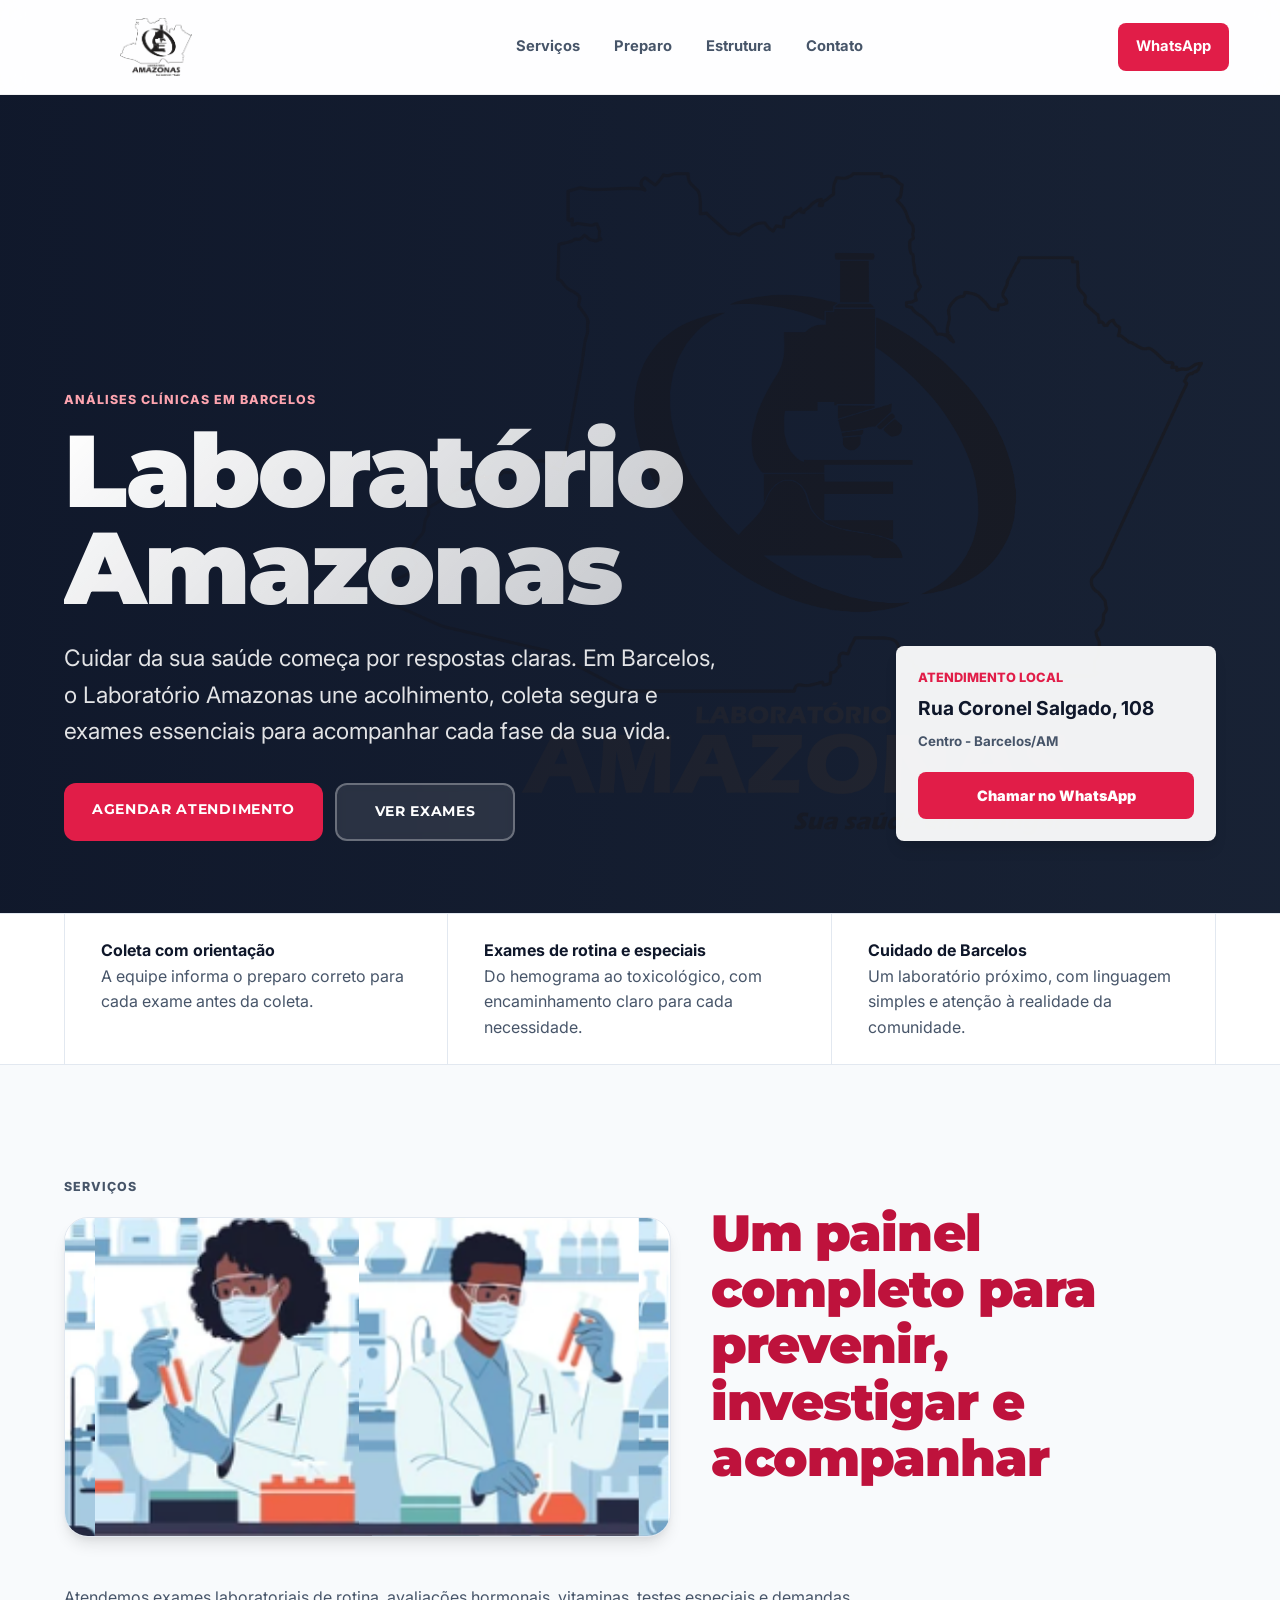
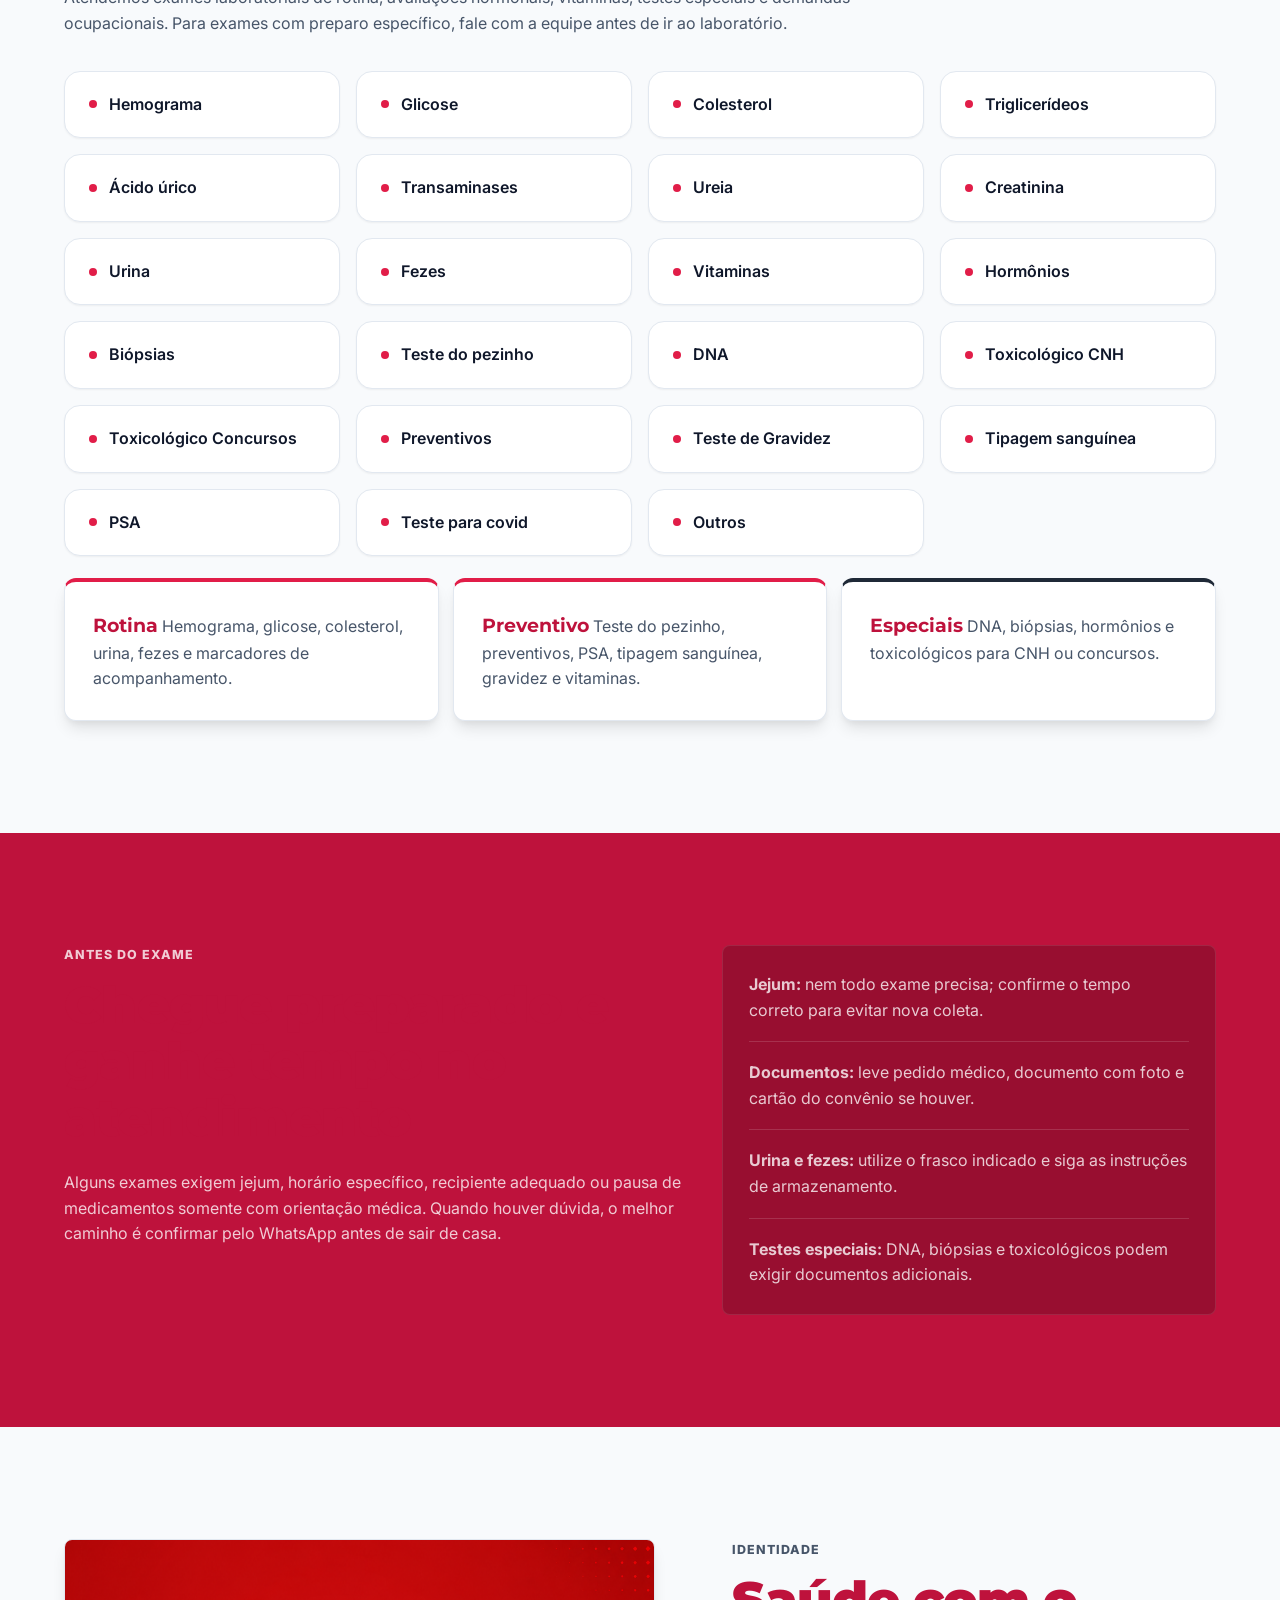
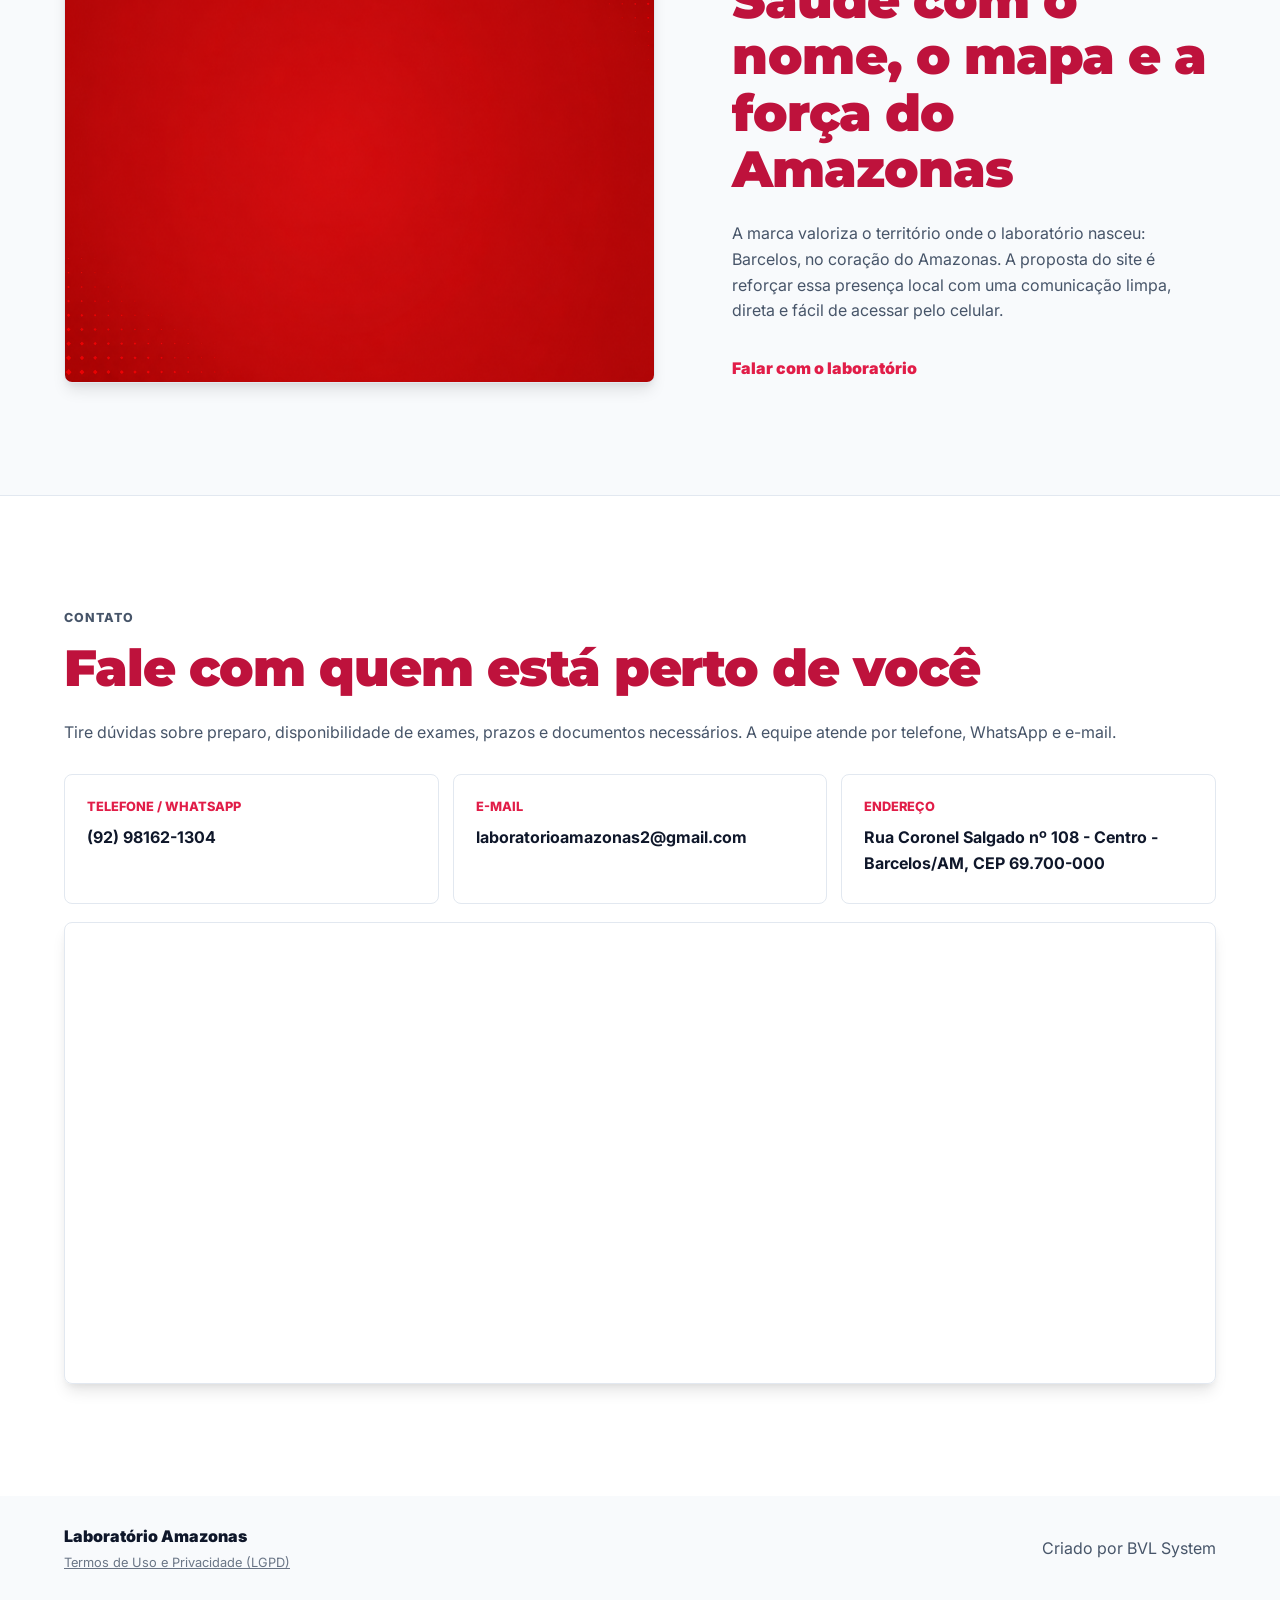
==== index.html @ 77042667 "Site oficial: Laboratório Amazonas" ====
<!doctype html>
<html lang="pt-BR">
  <head>
    <meta charset="utf-8" />
    <meta name="viewport" content="width=device-width, initial-scale=1" />
    <title>Laboratório Amazonas</title>
    <meta
      name="description"
      content="Site do Laboratório Amazonas em Barcelos, Amazonas, com exames laboratoriais, atendimento humanizado e informações de contato."
    />
    <link rel="icon" type="image/png" href="assets/favicon-laboratorio-amazonas.png" />
    <link rel="stylesheet" href="styles.css" />
  </head>
  <body>
    <header class="topbar">
      <a class="brand" href="#inicio" aria-label="Laboratório Amazonas">
        <img src="assets/marca-laboratorio-amazonas.png" alt="Laboratório Amazonas" />
      </a>
      <nav class="nav" aria-label="Navegação principal">
        <a href="#servicos">Serviços</a>
        <a href="#preparo">Preparo</a>
        <a href="#estrutura">Estrutura</a>
        <a href="#contato">Contato</a>
      </nav>
      <a class="nav-cta" href="https://wa.me/5592981621304">WhatsApp</a>
    </header>

    <main id="inicio">
      <section class="hero">
        <div class="hero-content">
          <p class="eyebrow">Análises clínicas em Barcelos</p>
          <h1>Laboratório Amazonas</h1>
          <p class="lead">
            Cuidar da sua saúde começa por respostas claras. Em Barcelos, o Laboratório Amazonas une acolhimento,
            coleta segura e exames essenciais para acompanhar cada fase da sua vida.
          </p>
          <div class="hero-actions">
            <a class="button primary" href="#contato">Agendar atendimento</a>
            <a class="button secondary" href="#servicos">Ver exames</a>
          </div>
        </div>
        <aside class="status-panel" aria-label="Informações rápidas">
          <span>Atendimento local</span>
          <strong>Rua Coronel Salgado, 108</strong>
          <small>Centro - Barcelos/AM</small>
          <a href="https://wa.me/5592981621304">Chamar no WhatsApp</a>
        </aside>
      </section>

      <section class="quick-strip" aria-label="Destaques">
        <div>
          <strong>Coleta com orientação</strong>
          <span>A equipe informa o preparo correto para cada exame antes da coleta.</span>
        </div>
        <div>
          <strong>Exames de rotina e especiais</strong>
          <span>Do hemograma ao toxicológico, com encaminhamento claro para cada necessidade.</span>
        </div>
        <div>
          <strong>Cuidado de Barcelos</strong>
          <span>Um laboratório próximo, com linguagem simples e atenção à realidade da comunidade.</span>
        </div>
      </section>

      <section class="section" id="servicos">
        <div class="section-heading">
          <div class="section-kicker">
            <p class="eyebrow">Serviços</p>
            <div class="lab-scene-wrapper" aria-hidden="true">
              <div class="lab-animation-container">
                <!-- Fundo com prateleiras -->
                <img src="assets/anim/lab_bg.png" alt="" class="lab-layer lab-bg" />
                <!-- Personagem 1 (Mulher) -->
                <img src="assets/anim/char1.png" alt="" class="lab-layer lab-char1" />
                <!-- Personagem 2 (Homem) -->
                <img src="assets/anim/char2.png" alt="" class="lab-layer lab-char2" />
              </div>
            </div>
          </div>
          <h2>Um painel completo para prevenir, investigar e acompanhar</h2>
        </div>
        <p class="section-intro">
          Atendemos exames laboratoriais de rotina, avaliações hormonais, vitaminas, testes especiais e demandas
          ocupacionais. Para exames com preparo específico, fale com a equipe antes de ir ao laboratório.
        </p>
        <ul class="exam-list">
          <li>Hemograma</li>
          <li>Glicose</li>
          <li>Colesterol</li>
          <li>Triglicerídeos</li>
          <li>Ácido úrico</li>
          <li>Transaminases</li>
          <li>Ureia</li>
          <li>Creatinina</li>
          <li>Urina</li>
          <li>Fezes</li>
          <li>Vitaminas</li>
          <li>Hormônios</li>
          <li>Biópsias</li>
          <li>Teste do pezinho</li>
          <li>DNA</li>
          <li>Toxicológico CNH</li>
          <li>Toxicológico Concursos</li>
          <li>Preventivos</li>
          <li>Teste de Gravidez</li>
          <li>Tipagem sanguínea</li>
          <li>PSA</li>
          <li>Teste para covid</li>
          <li>Outros</li>
        </ul>
        <div class="exam-notes" aria-label="Categorias de exames">
          <article>
            <strong>Rotina</strong>
            <span>Hemograma, glicose, colesterol, urina, fezes e marcadores de acompanhamento.</span>
          </article>
          <article>
            <strong>Preventivo</strong>
            <span>Teste do pezinho, preventivos, PSA, tipagem sanguínea, gravidez e vitaminas.</span>
          </article>
          <article>
            <strong>Especiais</strong>
            <span>DNA, biópsias, hormônios e toxicológicos para CNH ou concursos.</span>
          </article>
        </div>
      </section>

      <section class="prep-section" id="preparo">
        <div>
          <p class="eyebrow">Antes do exame</p>
          <h2>Chegue preparado e ganhe tempo no atendimento</h2>
          <p>
            Alguns exames exigem jejum, horário específico, recipiente adequado ou pausa de medicamentos somente com
            orientação médica. Quando houver dúvida, o melhor caminho é confirmar pelo WhatsApp antes de sair de casa.
          </p>
        </div>
        <ul class="prep-list">
          <li><strong>Jejum:</strong> nem todo exame precisa; confirme o tempo correto para evitar nova coleta.</li>
          <li><strong>Documentos:</strong> leve pedido médico, documento com foto e cartão do convênio se houver.</li>
          <li><strong>Urina e fezes:</strong> utilize o frasco indicado e siga as instruções de armazenamento.</li>
          <li><strong>Testes especiais:</strong> DNA, biópsias e toxicológicos podem exigir documentos adicionais.</li>
        </ul>
      </section>

      <section class="section split" id="estrutura">
        <div class="image-frame">
          <img src="assets/fachada-conceito.png" alt="Imagem conceitual para materiais do Laboratório Amazonas" />
        </div>
        <div>
          <p class="eyebrow">Identidade</p>
          <h2>Saúde com o nome, o mapa e a força do Amazonas</h2>
          <p>
            A marca valoriza o território onde o laboratório nasceu: Barcelos, no coração do Amazonas. A proposta do
            site é reforçar essa presença local com uma comunicação limpa, direta e fácil de acessar pelo celular.
          </p>
          <a class="text-link" href="#contato">Falar com o laboratório</a>
        </div>
      </section>

      <section class="contact" id="contato">
        <div>
          <p class="eyebrow">Contato</p>
          <h2>Fale com quem está perto de você</h2>
          <p>
            Tire dúvidas sobre preparo, disponibilidade de exames, prazos e documentos necessários. A equipe atende por
            telefone, WhatsApp e e-mail.
          </p>
        </div>
        <div class="contact-grid">
          <a href="tel:+5592981621304"><span>Telefone / WhatsApp</span><strong>(92) 98162-1304</strong></a>
          <a href="mailto:laboratorioamazonas2@gmail.com">
            <span>E-mail</span><strong>laboratorioamazonas2@gmail.com</strong>
          </a>
          <a href="https://maps.google.com/?q=Rua%20Coronel%20Salgado%20108%20Centro%20Barcelos%20Amazonas">
            <span>Endereço</span><strong>Rua Coronel Salgado nº 108 - Centro - Barcelos/AM, CEP 69.700-000</strong>
          </a>
        </div>
        <div class="map-frame" aria-label="Mapa de localização do Laboratório Amazonas">
          <iframe
            title="Localização do Laboratório Amazonas no Google Maps"
            loading="lazy"
            referrerpolicy="no-referrer-when-downgrade"
            src="https://www.google.com/maps?q=Rua%20Coronel%20Salgado%20108%20Centro%20Barcelos%20Amazonas&output=embed"
          ></iframe>
        </div>
      </section>
    </main>

    <footer class="footer">
      <div>
        <span>Laboratório Amazonas</span>
        <span style="display: block; font-size: 0.8rem; font-weight: 400; margin-top: 4px;">
          <a href="termos.html" style="text-decoration: underline; opacity: 0.8;">Termos de Uso e Privacidade (LGPD)</a>
        </span>
      </div>
      <span>Criado por BVL System</span>
    </footer>
    <script>
      window.addEventListener("scroll", () => {
        const scene = document.querySelector(".lab-svg-scene");
        if (scene) {
          const scrolled = window.pageYOffset;
          const section = document.querySelector("#servicos");
          const sectionTop = section.offsetTop;
          const sectionHeight = section.offsetHeight;
          
          if (scrolled > sectionTop - window.innerHeight && scrolled < sectionTop + sectionHeight) {
            const val = (scrolled - (sectionTop - window.innerHeight)) * 0.15;
            scene.style.transform = `translateX(-${val}px)`;
          }
        }
      });
    </script>
  </body>
</html>
---- styles.css ----
@import url("https://fonts.googleapis.com/css2?family=Inter:wght@400;500;600&family=Montserrat:wght@700;800;900&display=swap");

:root {
  --ink: #0f172a;
  --muted: #475569;
  --line: #e2e8f0;
  --paper: #f8fafc;
  --white: #ffffff;
  --primary: #e11d48;
  --primary-dark: #be123c;
  --primary-light: #fff1f2;
  --accent: #1f2937;
  --shadow: 0 10px 15px -3px rgba(0, 0, 0, 0.1), 0 4px 6px -2px rgba(0, 0, 0, 0.05);
  --shadow-lg: 0 20px 25px -5px rgba(0, 0, 0, 0.1), 0 10px 10px -5px rgba(0, 0, 0, 0.04);
  --glass: rgba(255, 255, 255, 0.8);
  --glass-border: rgba(0, 0, 0, 0.05);
}

* {
  box-sizing: border-box;
}

html {
  scroll-behavior: smooth;
}

body {
  margin: 0;
  background: var(--paper);
  color: var(--ink);
  font-family: "Inter", sans-serif;
  line-height: 1.6;
  -webkit-font-smoothing: antialiased;
}

a {
  color: inherit;
  text-decoration: none;
}

img {
  display: block;
  max-width: 100%;
}

.topbar {
  align-items: center;
  background: var(--glass);
  backdrop-filter: blur(12px);
  -webkit-backdrop-filter: blur(12px);
  border-bottom: 1px solid var(--glass-border);
  display: flex;
  gap: 28px;
  justify-content: space-between;
  left: 0;
  padding: 18px clamp(18px, 4vw, 58px);
  position: sticky;
  right: 0;
  top: 0;
  z-index: 100;
  transition: all 0.3s ease;
}

.brand img {
  height: 58px;
  object-fit: contain;
  object-position: center;
  width: 210px;
}

.nav {
  display: flex;
  flex: 1;
  gap: clamp(14px, 2.8vw, 34px);
  justify-content: center;
}

.nav a,
.nav-cta {
  color: var(--muted);
  font-size: 0.92rem;
  font-weight: 700;
}

.nav a:hover,
.text-link:hover {
  color: var(--primary);
}

.nav-cta {
  background: var(--primary);
  border-radius: 8px;
  color: var(--white);
  padding: 12px 18px;
}

.hero {
  align-items: end;
  background:
    linear-gradient(90deg, rgba(15, 23, 42, 0.92), rgba(15, 23, 42, 0.4)),
    url("assets/logo-laboratorio-amazonas.png") center right 6vw / min(64vw, 920px) auto no-repeat,
    #1e293b;
  color: var(--white);
  display: grid;
  gap: 28px;
  grid-template-columns: minmax(0, 1fr) 320px;
  min-height: calc(100svh - 82px);
  padding: clamp(48px, 8vw, 108px) clamp(18px, 5vw, 72px) clamp(30px, 6vw, 72px);
}

.hero-content {
  max-width: 760px;
}

.eyebrow {
  color: var(--primary);
  font-size: 0.78rem;
  font-weight: 800;
  letter-spacing: 0.08em;
  margin: 0 0 12px;
  text-transform: uppercase;
}

.hero .eyebrow {
  color: #fda4af;
}

h1,
h2,
h3 {
  font-family: "Montserrat", sans-serif;
  margin-top: 0;
  font-weight: 900;
  letter-spacing: -0.02em;
}

p {
  margin-top: 0;
}

h1 {
  font-size: clamp(3.2rem, 8vw, 7.4rem);
  line-height: 0.95;
  margin-bottom: 24px;
  max-width: 900px;
  background: linear-gradient(135deg, var(--white) 0%, rgba(255, 255, 255, 0.7) 100%);
  -webkit-background-clip: text;
  -webkit-text-fill-color: transparent;
}

h2 {
  font-size: clamp(2rem, 4vw, 4rem);
  line-height: 1.1;
  margin-bottom: 24px;
  color: var(--primary-dark);
}

h3 {
  font-size: 1.5rem;
  margin-bottom: 12px;
}

.lead {
  color: rgba(255, 255, 255, 0.88);
  font-size: clamp(1.08rem, 2vw, 1.42rem);
  max-width: 660px;
}

.hero-actions {
  display: flex;
  flex-wrap: wrap;
  gap: 12px;
  margin-top: 34px;
}

.button {
  border-radius: 12px;
  display: inline-flex;
  font-weight: 700;
  justify-content: center;
  min-width: 180px;
  padding: 16px 28px;
  transition: all 0.3s cubic-bezier(0.4, 0, 0.2, 1);
  font-family: "Montserrat", sans-serif;
  text-transform: uppercase;
  letter-spacing: 0.05em;
  font-size: 0.85rem;
}

.button:hover {
  transform: translateY(-2px);
  box-shadow: var(--shadow-lg);
}

.button.primary {
  background: var(--primary);
  color: var(--white);
  border: none;
}

.button.primary:hover {
  background: #059669;
}

.button.secondary {
  border: 2px solid rgba(255, 255, 255, 0.3);
  color: var(--white);
  background: rgba(255, 255, 255, 0.1);
  backdrop-filter: blur(4px);
}

.button.secondary:hover {
  background: rgba(255, 255, 255, 0.2);
  border-color: var(--white);
}

.status-panel {
  background: rgba(255, 255, 255, 0.94);
  border-radius: 8px;
  box-shadow: var(--shadow);
  color: var(--ink);
  padding: 22px;
}

.status-panel span,
.contact-grid span {
  color: var(--primary);
  display: block;
  font-size: 0.8rem;
  font-weight: 800;
  margin-bottom: 8px;
  text-transform: uppercase;
}

.status-panel strong {
  display: block;
  font-size: 1.2rem;
  line-height: 1.25;
  margin-bottom: 8px;
}

.status-panel small {
  color: var(--muted);
  font-weight: 700;
}

.status-panel a {
  background: var(--primary);
  border-radius: 8px;
  color: var(--white);
  display: inline-flex;
  font-size: 0.9rem;
  font-weight: 900;
  justify-content: center;
  margin-top: 18px;
  padding: 12px 16px;
  width: 100%;
}

.quick-strip {
  background: var(--white);
  border-bottom: 1px solid var(--line);
  border-top: 1px solid var(--line);
  display: grid;
  grid-template-columns: repeat(3, 1fr);
  padding: 0 clamp(18px, 5vw, 72px);
}

.quick-strip div {
  border-right: 1px solid var(--line);
  padding: 24px clamp(14px, 3vw, 36px);
}

.quick-strip div:first-child {
  border-left: 1px solid var(--line);
}

.quick-strip strong,
.quick-strip span {
  display: block;
}

.quick-strip span,
.section p,
.prep-section p,
.prep-list,
.contact p,
.footer {
  color: var(--muted);
}

.section,
.prep-section,
.contact {
  padding: clamp(58px, 9vw, 112px) clamp(18px, 5vw, 72px);
}

.section-heading {
  display: grid;
  gap: 40px;
  grid-template-columns: 1.2fr 1fr;
  align-items: center;
  margin-bottom: 48px;
}

.section-kicker {
  position: relative;
}

.lab-scene-wrapper {
  background: var(--white);
  border: 1px solid var(--line);
  border-radius: 24px;
  height: 320px;
  margin-top: 20px;
  overflow: hidden;
  position: relative;
  width: 100%;
  box-shadow: var(--shadow);
}

.lab-svg-scene {
  width: 100%;
  height: 100%;
  display: block;
  transform-origin: center;
}

/* Container de animacao com camadas */
.lab-animation-container {
  position: relative;
  width: 100%;
  height: 100%;
  overflow: hidden;
}

.lab-layer {
  position: absolute;
  height: 100%;
  object-fit: cover;
  object-position: center;
  display: block;
}

/* Fundo estatico */
.lab-bg {
  width: 100%;
  z-index: 1;
  animation: fadeInScale 0.8s ease-out forwards;
}

/* Personagem 1 (Mulher) - Movimento de bracos */
.lab-char1 {
  width: auto;
  left: 5%;
  z-index: 2;
  animation: fadeInScale 0.8s ease-out forwards, workingMotion1 2.5s ease-in-out infinite;
}

/* Personagem 2 (Homem) - Movimento diferente */
.lab-char2 {
  width: auto;
  right: 5%;
  z-index: 3;
  animation: fadeInScale 0.8s ease-out forwards, workingMotion2 3s ease-in-out infinite;
}

/* Animacao de entrada */
@keyframes fadeInScale {
  0% {
    opacity: 0;
    transform: scale(0.95);
  }
  100% {
    opacity: 1;
    transform: scale(1);
  }
}

/* Movimento 1: Personagem trabalhando (balanco) */
@keyframes workingMotion1 {
  0% {
    transform: translateY(0) rotate(-1deg);
  }
  25% {
    transform: translateY(-2px) rotate(0deg);
  }
  50% {
    transform: translateY(0) rotate(1deg);
  }
  75% {
    transform: translateY(-1px) rotate(0deg);
  }
  100% {
    transform: translateY(0) rotate(-1deg);
  }
}

/* Movimento 2: Personagem com ritmo diferente */
@keyframes workingMotion2 {
  0% {
    transform: translateY(0) scaleX(1);
  }
  20% {
    transform: translateY(-3px) scaleX(1.01);
  }
  40% {
    transform: translateY(0) scaleX(1);
  }
  60% {
    transform: translateY(-2px) scaleX(0.99);
  }
  80% {
    transform: translateY(0) scaleX(1);
  }
  100% {
    transform: translateY(0) scaleX(1);
  }
}

/* Scroll Animation wrapper */
.lab-scene-wrapper {
  background: var(--white);
  border: 1px solid var(--line);
  border-radius: 24px;
  height: 320px;
  margin-top: 20px;
  overflow: hidden;
  position: relative;
  width: 100%;
  box-shadow: var(--shadow);
}

.lab-scene {
  width: 150%;
  height: 100%;
  transition: transform 0.1s ease-out;
}

/* Animations for SVG parts */
.arm-right-animate {
  animation: shakeFlask 2s ease-in-out infinite alternate;
}
@keyframes shakeFlask {
  0% { transform: rotate(-5deg); }
  100% { transform: rotate(5deg); }
}

.smoke-animate {
  animation: floatSmoke 3s linear infinite;
}
@keyframes floatSmoke {
  0% { transform: translateY(0); opacity: 0.8; }
  100% { transform: translateY(-20px) scale(1.5); opacity: 0; }
}

.arm-mix-animate {
  animation: mixLiquid 1.5s ease-in-out infinite alternate;
}
@keyframes mixLiquid {
  0% { transform: rotate(-10deg); }
  100% { transform: rotate(10deg); }
}

.tray-animate {
  animation: breathe 3s ease-in-out infinite alternate;
}
@keyframes breathe {
  0% { transform: translateY(0); }
  100% { transform: translateY(-3px); }
}

.micro-tube-animate {
  animation: focusMicro 4s ease-in-out infinite alternate;
}
@keyframes focusMicro {
  0%, 20% { transform: translateY(0); }
  80%, 100% { transform: translateY(-4px); }
}

.head-micro-animate {
  animation: headBob 4s ease-in-out infinite alternate;
}
@keyframes headBob {
  0%, 20% { transform: rotate(0); }
  80%, 100% { transform: rotate(2deg); }
}

@media (max-width: 920px) {
  .lab-scene-wrapper {
    height: 240px;
  }
}

/* Ajuste do layout mobile para a cena */
@media (max-width: 920px) {
  .lab-scene-wrapper {
    height: 240px;
  }
  .lab-scene {
    width: 200%; /* Mais scroll no mobile */
  }
}

.section-intro {
  max-width: 860px;
  margin-bottom: 34px;
}

.exam-list {
  display: grid;
  gap: 16px;
  grid-template-columns: repeat(auto-fill, minmax(220px, 1fr));
  list-style: none;
  margin: 0;
  padding: 0;
}

.exam-list li {
  background: var(--white);
  border: 1px solid var(--line);
  border-radius: 16px;
  font-weight: 600;
  min-height: 62px;
  padding: 20px 24px;
  display: flex;
  align-items: center;
  transition: all 0.3s ease;
  box-shadow: 0 1px 2px rgba(0, 0, 0, 0.05);
}

.exam-list li:hover {
  border-color: var(--primary);
  box-shadow: var(--shadow);
  transform: translateY(-3px);
}

.exam-list li::before {
  content: "";
  display: block;
  width: 8px;
  height: 8px;
  background: var(--primary);
  border-radius: 50%;
  margin-right: 12px;
  flex-shrink: 0;
}

.exam-notes {
  display: grid;
  gap: 14px;
  grid-template-columns: repeat(3, 1fr);
  margin-top: 22px;
}

.exam-notes article {
  background: var(--white);
  border: 1px solid var(--line);
  border-top: 4px solid var(--primary);
  border-radius: 12px;
  padding: 28px;
  box-shadow: var(--shadow);
  transition: transform 0.3s ease;
}

.exam-notes article:hover {
  transform: translateY(-5px);
}

.exam-notes article:nth-child(2) {
  border-top-color: var(--primary);
}

.exam-notes article:nth-child(3) {
  border-top-color: var(--accent);
}

.exam-notes strong {
  font-family: "Montserrat", sans-serif;
  font-size: 1.2rem;
  color: var(--primary-dark);
}

.exam-notes span {
  color: var(--muted);
  margin-top: 8px;
}

.prep-section {
  align-items: start;
  background: var(--primary-dark);
  color: var(--white);
  display: grid;
  gap: 40px;
  grid-template-columns: minmax(0, 1fr) minmax(300px, 0.8fr);
}

.prep-section p,
.prep-list {
  color: rgba(255, 255, 255, 0.78);
}

.prep-list {
  background: rgba(0, 0, 0, 0.2);
  border: 1px solid rgba(255, 255, 255, 0.1);
  border-radius: 8px;
  list-style: none;
  margin: 0;
  padding: 26px;
}

.prep-list li + li {
  border-top: 1px solid rgba(255, 255, 255, 0.14);
  margin-top: 18px;
  padding-top: 18px;
}

.split {
  align-items: center;
  display: grid;
  gap: clamp(30px, 6vw, 80px);
  grid-template-columns: minmax(0, 1.1fr) minmax(280px, 0.9fr);
}

.image-frame {
  background: var(--white);
  border: 1px solid var(--line);
  border-radius: 8px;
  box-shadow: var(--shadow);
  overflow: hidden;
}

.image-frame img {
  aspect-ratio: 4 / 3;
  object-fit: cover;
  width: 100%;
}

.text-link {
  color: var(--primary);
  display: inline-flex;
  font-weight: 900;
  margin-top: 16px;
}

.contact {
  background: var(--white);
  border-top: 1px solid var(--line);
}

.contact-grid {
  display: grid;
  gap: 14px;
  grid-template-columns: repeat(3, 1fr);
  margin-top: 28px;
}

.contact-grid a {
  border: 1px solid var(--line);
  border-radius: 8px;
  min-height: 130px;
  padding: 22px;
}

.contact-grid strong {
  overflow-wrap: anywhere;
}

.map-frame {
  border: 1px solid var(--line);
  border-radius: 8px;
  box-shadow: var(--shadow);
  margin-top: 18px;
  overflow: hidden;
}

.map-frame iframe {
  border: 0;
  display: block;
  height: clamp(320px, 42vw, 460px);
  width: 100%;
}

.footer {
  align-items: center;
  display: flex;
  gap: 16px;
  justify-content: space-between;
  padding: 28px clamp(18px, 5vw, 72px);
}

.footer span:first-child {
  color: var(--ink);
  font-weight: 900;
}

@media (max-width: 920px) {
  .topbar {
    align-items: flex-start;
    flex-direction: column;
    gap: 14px;
    position: static;
  }

  .nav {
    flex-wrap: wrap;
    justify-content: flex-start;
  }

  .hero,
  .section-heading,
  .prep-section,
  .split {
    grid-template-columns: 1fr;
  }

  .hero {
    min-height: auto;
  }

  .section-kicker {
    min-height: 0;
  }

  .exam-list,
  .exam-notes,
  .contact-grid,
  .quick-strip {
    grid-template-columns: 1fr;
  }

  .quick-strip div,
  .quick-strip div:first-child {
    border-left: 0;
    border-right: 0;
  }
}

@keyframes scan {
  0%,
  42% {
    left: -45%;
  }

  72%,
  100% {
    left: 110%;
  }
}

@keyframes samplePulse {
  0%,
  100% {
    transform: scaleY(1);
  }

  50% {
    transform: scaleY(1.12);
  }
}

@keyframes floatBubble {
  0%,
  100% {
    opacity: 0.55;
    transform: translateY(8px) scale(0.92);
  }

  50% {
    opacity: 1;
    transform: translateY(-10px) scale(1.05);
  }
}

@keyframes pulseLine {
  0%,
  100% {
    opacity: 0.42;
    transform: scaleX(0.94);
  }

  50% {
    opacity: 0.92;
    transform: scaleX(1);
  }
}

@media (max-width: 560px) {
  .brand img {
    height: 48px;
    width: 176px;
  }

  .hero {
    padding-top: 46px;
  }

  h1 {
    font-size: 3rem;
  }

  .button,
  .nav-cta {
    width: 100%;
  }

  .footer {
    align-items: flex-start;
    flex-direction: column;
  }
}
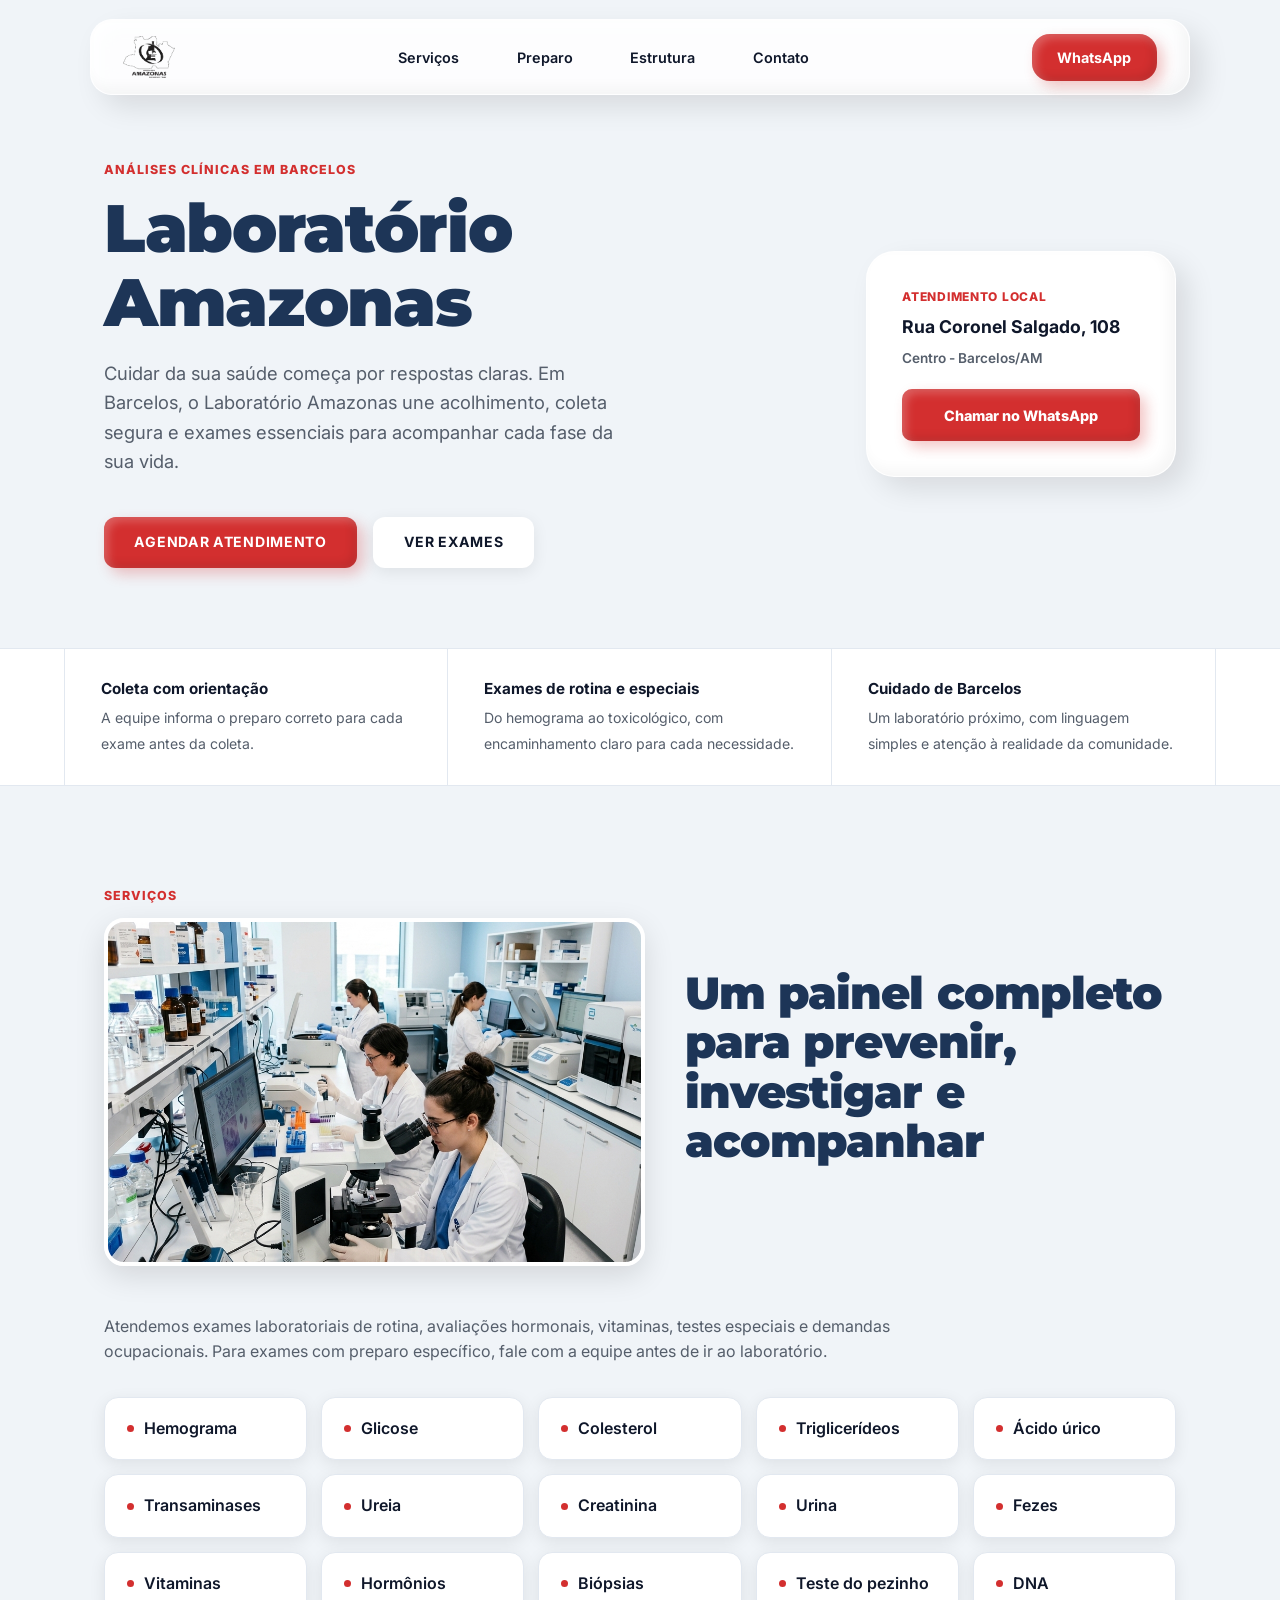
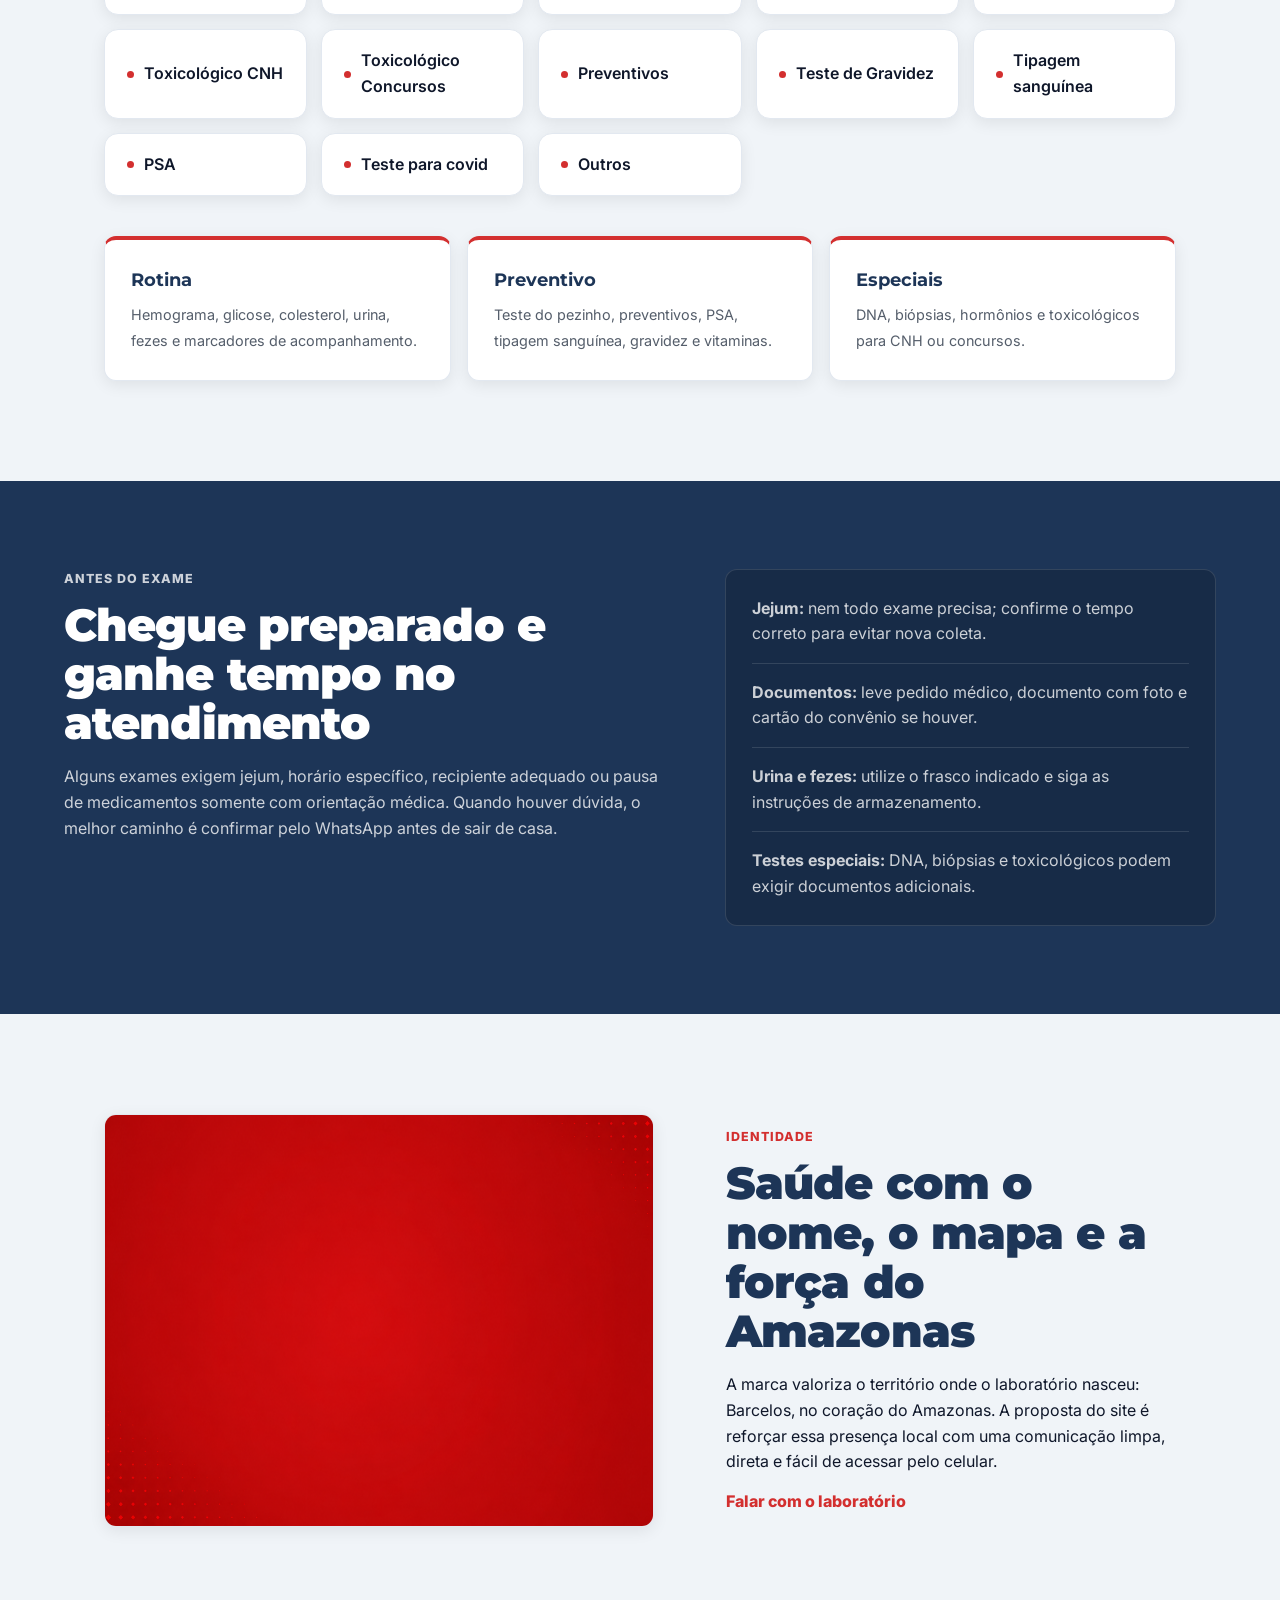
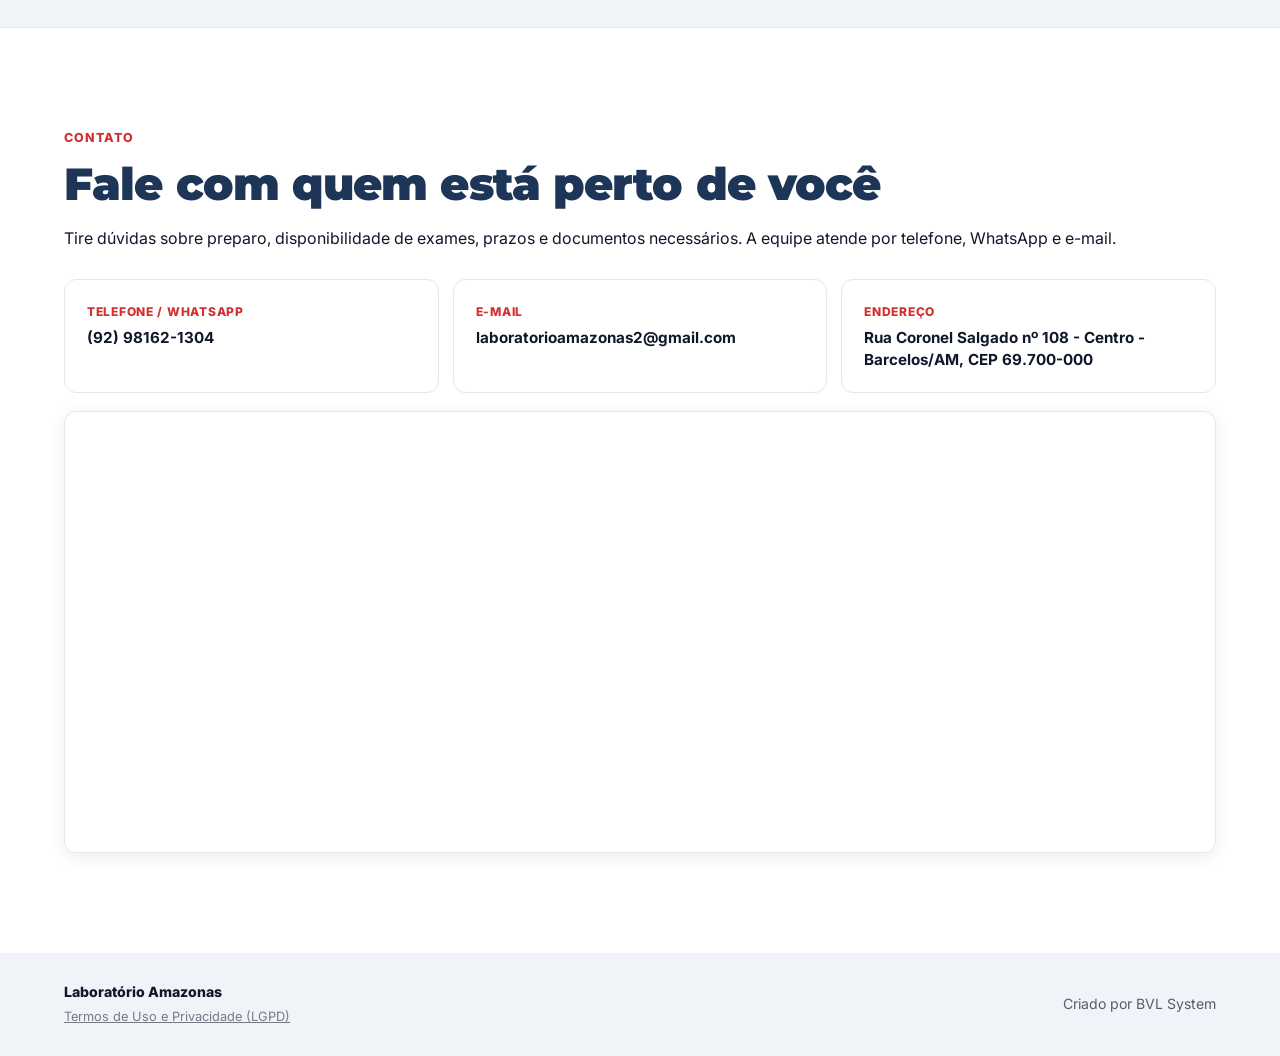
==== commit 4f872fdf: "Update: Lab photo, selective claymorphism, contact overflow fix" ====
--- a/index.html
+++ b/index.html
@@ -1,3 +1,5 @@
+<!-- Deployment Trigger -->
+<!-- Deployment Trigger -->
 <!doctype html>
 <html lang="pt-BR">
   <head>
@@ -66,15 +68,8 @@
         <div class="section-heading">
           <div class="section-kicker">
             <p class="eyebrow">Serviços</p>
-            <div class="lab-scene-wrapper" aria-hidden="true">
-              <div class="lab-animation-container">
-                <!-- Fundo com prateleiras -->
-                <img src="assets/anim/lab_bg.png" alt="" class="lab-layer lab-bg" />
-                <!-- Personagem 1 (Mulher) -->
-                <img src="assets/anim/char1.png" alt="" class="lab-layer lab-char1" />
-                <!-- Personagem 2 (Homem) -->
-                <img src="assets/anim/char2.png" alt="" class="lab-layer lab-char2" />
-              </div>
+            <div class="lab-photo-wrapper">
+              <img src="assets/lab-photo.png" alt="Laboratório Amazonas — ambiente clínico profissional" class="lab-photo" />
             </div>
           </div>
           <h2>Um painel completo para prevenir, investigar e acompanhar</h2>
@@ -194,21 +189,8 @@
       </div>
       <span>Criado por BVL System</span>
     </footer>
-    <script>
-      window.addEventListener("scroll", () => {
-        const scene = document.querySelector(".lab-svg-scene");
-        if (scene) {
-          const scrolled = window.pageYOffset;
-          const section = document.querySelector("#servicos");
-          const sectionTop = section.offsetTop;
-          const sectionHeight = section.offsetHeight;
-          
-          if (scrolled > sectionTop - window.innerHeight && scrolled < sectionTop + sectionHeight) {
-            const val = (scrolled - (sectionTop - window.innerHeight)) * 0.15;
-            scene.style.transform = `translateX(-${val}px)`;
-          }
-        }
-      });
-    </script>
+
   </body>
 </html>
+
+
--- a/styles.css
+++ b/styles.css
@@ -1,115 +1,108 @@
 @import url("https://fonts.googleapis.com/css2?family=Inter:wght@400;500;600&family=Montserrat:wght@700;800;900&display=swap");
 
 :root {
+  /* Paleta */
+  --primary: #d32f2f;
+  --primary-hover: #b71c1c;
+  --secondary: #1d3557;
+  --dark: #121212;
+  --light: #f5f5f5;
+  --white: #ffffff;
+  --bg: #f0f4f8;
+  --text-muted: #555e6b;
+  --border: #e2e8f0;
   --ink: #0f172a;
-  --muted: #475569;
-  --line: #e2e8f0;
-  --paper: #f8fafc;
-  --white: #ffffff;
-  --primary: #e11d48;
-  --primary-dark: #be123c;
-  --primary-light: #fff1f2;
-  --accent: #1f2937;
-  --shadow: 0 10px 15px -3px rgba(0, 0, 0, 0.1), 0 4px 6px -2px rgba(0, 0, 0, 0.05);
-  --shadow-lg: 0 20px 25px -5px rgba(0, 0, 0, 0.1), 0 10px 10px -5px rgba(0, 0, 0, 0.04);
-  --glass: rgba(255, 255, 255, 0.8);
-  --glass-border: rgba(0, 0, 0, 0.05);
-}
-
-* {
-  box-sizing: border-box;
-}
-
-html {
-  scroll-behavior: smooth;
-}
+
+  /* Claymorphism — aplicado só nos cards de destaque */
+  --clay-radius: 28px;
+  --clay-shadow:
+    12px 12px 28px rgba(0, 0, 0, 0.10),
+    inset -6px -6px 14px rgba(0, 0, 0, 0.04),
+    inset 6px 6px 14px rgba(255, 255, 255, 0.85);
+  --clay-shadow-btn:
+    6px 6px 14px rgba(211, 47, 47, 0.28),
+    inset -4px -4px 10px rgba(0, 0, 0, 0.10),
+    inset 4px 4px 10px rgba(255, 255, 255, 0.25);
+
+  /* Utilitários */
+  --radius: 8px;
+  --shadow: 0 4px 16px rgba(0, 0, 0, 0.08);
+  --shadow-lg: 0 10px 30px rgba(0, 0, 0, 0.12);
+  --transition: all 0.3s ease;
+}
+
+* { margin: 0; padding: 0; box-sizing: border-box; }
+
+html { scroll-behavior: smooth; }
 
 body {
-  margin: 0;
-  background: var(--paper);
+  font-family: "Inter", sans-serif;
+  background: var(--bg);
   color: var(--ink);
-  font-family: "Inter", sans-serif;
   line-height: 1.6;
   -webkit-font-smoothing: antialiased;
-}
-
-a {
-  color: inherit;
-  text-decoration: none;
-}
-
-img {
-  display: block;
-  max-width: 100%;
-}
-
+  overflow-x: hidden;
+}
+
+a { color: inherit; text-decoration: none; }
+img { display: block; max-width: 100%; }
+p { margin-top: 0; }
+
+/* ─── TOPBAR ─── */
 .topbar {
-  align-items: center;
-  background: var(--glass);
-  backdrop-filter: blur(12px);
-  -webkit-backdrop-filter: blur(12px);
-  border-bottom: 1px solid var(--glass-border);
+  position: fixed;
+  top: 1.2rem;
+  left: 50%;
+  transform: translateX(-50%);
+  width: 92%;
+  max-width: 1100px;
+  background: rgba(255, 255, 255, 0.82);
+  backdrop-filter: blur(14px);
+  padding: 0.85rem 2rem;
   display: flex;
-  gap: 28px;
   justify-content: space-between;
-  left: 0;
-  padding: 18px clamp(18px, 4vw, 58px);
-  position: sticky;
-  right: 0;
-  top: 0;
-  z-index: 100;
-  transition: all 0.3s ease;
-}
-
-.brand img {
-  height: 58px;
-  object-fit: contain;
-  object-position: center;
-  width: 210px;
-}
-
-.nav {
-  display: flex;
-  flex: 1;
-  gap: clamp(14px, 2.8vw, 34px);
-  justify-content: center;
-}
-
-.nav a,
-.nav-cta {
-  color: var(--muted);
-  font-size: 0.92rem;
-  font-weight: 700;
-}
-
-.nav a:hover,
-.text-link:hover {
-  color: var(--primary);
-}
+  align-items: center;
+  z-index: 1000;
+  border-radius: 22px;
+  box-shadow: var(--clay-shadow);
+  border: 1px solid rgba(255, 255, 255, 0.5);
+}
+
+.brand img { height: 42px; object-fit: contain; }
+
+.nav { display: flex; gap: 1.8rem; }
+
+.nav a {
+  font-size: 0.9rem;
+  font-weight: 600;
+  color: var(--ink);
+  padding: 0.4rem 0.9rem;
+  border-radius: 10px;
+  transition: var(--transition);
+}
+.nav a:hover { color: var(--primary); background: rgba(211, 47, 47, 0.06); }
 
 .nav-cta {
   background: var(--primary);
-  border-radius: 8px;
   color: var(--white);
-  padding: 12px 18px;
-}
-
+  padding: 0.75rem 1.6rem;
+  border-radius: 18px;
+  font-weight: 700;
+  font-size: 0.9rem;
+  box-shadow: var(--clay-shadow-btn);
+  transition: var(--transition);
+}
+.nav-cta:hover { transform: translateY(-2px); background: var(--primary-hover); }
+
+/* ─── HERO ─── */
 .hero {
-  align-items: end;
-  background:
-    linear-gradient(90deg, rgba(15, 23, 42, 0.92), rgba(15, 23, 42, 0.4)),
-    url("assets/logo-laboratorio-amazonas.png") center right 6vw / min(64vw, 920px) auto no-repeat,
-    #1e293b;
-  color: var(--white);
-  display: grid;
-  gap: 28px;
-  grid-template-columns: minmax(0, 1fr) 320px;
-  min-height: calc(100svh - 82px);
-  padding: clamp(48px, 8vw, 108px) clamp(18px, 5vw, 72px) clamp(30px, 6vw, 72px);
-}
-
-.hero-content {
-  max-width: 760px;
+  padding: 10rem 5% 5rem;
+  display: grid;
+  grid-template-columns: 1fr 310px;
+  gap: 4rem;
+  max-width: 1200px;
+  margin: 0 auto;
+  align-items: center;
 }
 
 .eyebrow {
@@ -117,695 +110,333 @@
   font-size: 0.78rem;
   font-weight: 800;
   letter-spacing: 0.08em;
-  margin: 0 0 12px;
   text-transform: uppercase;
-}
-
-.hero .eyebrow {
-  color: #fda4af;
-}
-
-h1,
-h2,
-h3 {
+  margin-bottom: 12px;
+}
+
+.hero-content h1 {
   font-family: "Montserrat", sans-serif;
-  margin-top: 0;
+  font-size: clamp(3rem, 6vw, 4.2rem);
+  line-height: 1.1;
   font-weight: 900;
+  color: var(--secondary);
+  margin-bottom: 1.2rem;
   letter-spacing: -0.02em;
 }
 
-p {
-  margin-top: 0;
-}
-
-h1 {
-  font-size: clamp(3.2rem, 8vw, 7.4rem);
-  line-height: 0.95;
-  margin-bottom: 24px;
-  max-width: 900px;
-  background: linear-gradient(135deg, var(--white) 0%, rgba(255, 255, 255, 0.7) 100%);
-  -webkit-background-clip: text;
-  -webkit-text-fill-color: transparent;
-}
-
-h2 {
-  font-size: clamp(2rem, 4vw, 4rem);
-  line-height: 1.1;
-  margin-bottom: 24px;
-  color: var(--primary-dark);
-}
-
-h3 {
-  font-size: 1.5rem;
-  margin-bottom: 12px;
-}
-
 .lead {
-  color: rgba(255, 255, 255, 0.88);
-  font-size: clamp(1.08rem, 2vw, 1.42rem);
-  max-width: 660px;
-}
-
-.hero-actions {
-  display: flex;
-  flex-wrap: wrap;
-  gap: 12px;
-  margin-top: 34px;
-}
+  font-size: 1.15rem;
+  color: var(--text-muted);
+  max-width: 540px;
+  margin-bottom: 2.5rem;
+}
+
+.hero-actions { display: flex; gap: 1rem; flex-wrap: wrap; }
 
 .button {
-  border-radius: 12px;
   display: inline-flex;
+  align-items: center;
+  padding: 0.9rem 1.9rem;
+  border-radius: 12px;
   font-weight: 700;
-  justify-content: center;
-  min-width: 180px;
-  padding: 16px 28px;
-  transition: all 0.3s cubic-bezier(0.4, 0, 0.2, 1);
-  font-family: "Montserrat", sans-serif;
+  font-size: 0.88rem;
   text-transform: uppercase;
   letter-spacing: 0.05em;
-  font-size: 0.85rem;
-}
-
-.button:hover {
-  transform: translateY(-2px);
-  box-shadow: var(--shadow-lg);
-}
-
+  transition: var(--transition);
+}
 .button.primary {
   background: var(--primary);
   color: var(--white);
-  border: none;
-}
-
-.button.primary:hover {
-  background: #059669;
-}
+  box-shadow: var(--clay-shadow-btn);
+}
+.button.primary:hover { transform: translateY(-2px); background: var(--primary-hover); }
 
 .button.secondary {
-  border: 2px solid rgba(255, 255, 255, 0.3);
-  color: var(--white);
-  background: rgba(255, 255, 255, 0.1);
-  backdrop-filter: blur(4px);
-}
-
-.button.secondary:hover {
-  background: rgba(255, 255, 255, 0.2);
-  border-color: var(--white);
-}
-
+  background: var(--white);
+  color: var(--ink);
+  box-shadow: var(--shadow);
+}
+.button.secondary:hover { transform: translateY(-2px); box-shadow: var(--shadow-lg); }
+
+/* Status Panel — Claymorphism completo */
 .status-panel {
-  background: rgba(255, 255, 255, 0.94);
-  border-radius: 8px;
-  box-shadow: var(--shadow);
-  color: var(--ink);
-  padding: 22px;
-}
-
-.status-panel span,
-.contact-grid span {
+  background: var(--white);
+  padding: 2.2rem;
+  border-radius: var(--clay-radius);
+  box-shadow: var(--clay-shadow);
+  display: flex;
+  flex-direction: column;
+  gap: 0.6rem;
+  height: fit-content;
+  border: 1.5px solid rgba(255, 255, 255, 0.6);
+  transition: var(--transition);
+}
+.status-panel:hover { transform: translateY(-6px) rotate(0.5deg); }
+
+.status-panel span {
   color: var(--primary);
-  display: block;
-  font-size: 0.8rem;
+  font-size: 0.75rem;
   font-weight: 800;
-  margin-bottom: 8px;
   text-transform: uppercase;
-}
-
-.status-panel strong {
-  display: block;
-  font-size: 1.2rem;
-  line-height: 1.25;
-  margin-bottom: 8px;
-}
-
-.status-panel small {
-  color: var(--muted);
-  font-weight: 700;
-}
+  letter-spacing: 0.06em;
+}
+.status-panel strong { display: block; font-size: 1.1rem; line-height: 1.3; }
+.status-panel small { color: var(--text-muted); font-weight: 600; font-size: 0.85rem; }
 
 .status-panel a {
   background: var(--primary);
-  border-radius: 8px;
   color: var(--white);
-  display: inline-flex;
+  border-radius: 10px;
+  padding: 0.9rem;
+  text-align: center;
+  font-weight: 800;
   font-size: 0.9rem;
-  font-weight: 900;
-  justify-content: center;
-  margin-top: 18px;
-  padding: 12px 16px;
-  width: 100%;
-}
-
+  margin-top: 10px;
+  box-shadow: var(--clay-shadow-btn);
+  transition: var(--transition);
+}
+.status-panel a:hover { background: var(--primary-hover); transform: translateY(-2px); }
+
+/* ─── QUICK STRIP ─── */
 .quick-strip {
   background: var(--white);
-  border-bottom: 1px solid var(--line);
-  border-top: 1px solid var(--line);
+  border-top: 1px solid var(--border);
+  border-bottom: 1px solid var(--border);
   display: grid;
   grid-template-columns: repeat(3, 1fr);
   padding: 0 clamp(18px, 5vw, 72px);
 }
-
-.quick-strip div {
-  border-right: 1px solid var(--line);
-  padding: 24px clamp(14px, 3vw, 36px);
-}
-
-.quick-strip div:first-child {
-  border-left: 1px solid var(--line);
-}
-
-.quick-strip strong,
-.quick-strip span {
+.quick-strip > div {
+  padding: 28px clamp(16px, 3vw, 36px);
+  border-right: 1px solid var(--border);
+  transition: var(--transition);
+}
+.quick-strip > div:first-child { border-left: 1px solid var(--border); }
+.quick-strip > div:hover { background: #fff8f8; }
+.quick-strip strong { display: block; font-size: 0.95rem; margin-bottom: 4px; }
+.quick-strip span { color: var(--text-muted); font-size: 0.88rem; }
+
+/* ─── SECTIONS ─── */
+.section, .contact {
+  padding: clamp(56px, 8vw, 100px) clamp(18px, 5vw, 72px);
+}
+.section { max-width: 1200px; margin: 0 auto; }
+
+.section-heading {
+  display: grid;
+  gap: 40px;
+  grid-template-columns: 1.1fr 1fr;
+  align-items: center;
+  margin-bottom: 48px;
+}
+
+h2 {
+  font-family: "Montserrat", sans-serif;
+  font-size: clamp(1.8rem, 3.5vw, 3rem);
+  font-weight: 900;
+  color: var(--secondary);
+  letter-spacing: -0.02em;
+  line-height: 1.1;
+  margin-bottom: 16px;
+}
+
+/* Lab photo no lugar da animação */
+.lab-photo-wrapper {
+  border-radius: 20px;
+  overflow: hidden;
+  box-shadow: var(--shadow-lg);
+  border: 4px solid var(--white);
+}
+.lab-photo {
+  width: 100%;
+  height: 340px;
+  object-fit: cover;
   display: block;
-}
-
-.quick-strip span,
-.section p,
-.prep-section p,
-.prep-list,
-.contact p,
-.footer {
-  color: var(--muted);
-}
-
-.section,
-.prep-section,
-.contact {
-  padding: clamp(58px, 9vw, 112px) clamp(18px, 5vw, 72px);
-}
-
-.section-heading {
-  display: grid;
-  gap: 40px;
-  grid-template-columns: 1.2fr 1fr;
-  align-items: center;
-  margin-bottom: 48px;
-}
-
-.section-kicker {
-  position: relative;
-}
-
-.lab-scene-wrapper {
-  background: var(--white);
-  border: 1px solid var(--line);
-  border-radius: 24px;
-  height: 320px;
-  margin-top: 20px;
-  overflow: hidden;
-  position: relative;
-  width: 100%;
+  transition: transform 0.5s ease;
+}
+.lab-photo-wrapper:hover .lab-photo { transform: scale(1.03); }
+
+/* ─── EXAM LIST ─── */
+.section-intro { max-width: 820px; margin-bottom: 32px; color: var(--text-muted); }
+
+.exam-list {
+  display: grid;
+  grid-template-columns: repeat(auto-fill, minmax(200px, 1fr));
+  gap: 14px;
+  list-style: none;
+  margin: 0 0 40px;
+}
+.exam-list li {
+  background: var(--white);
+  border: 1px solid var(--border);
+  border-radius: 14px;
+  padding: 18px 22px;
+  font-weight: 600;
+  display: flex;
+  align-items: center;
+  gap: 10px;
+  transition: var(--transition);
   box-shadow: var(--shadow);
 }
-
-.lab-svg-scene {
-  width: 100%;
-  height: 100%;
-  display: block;
-  transform-origin: center;
-}
-
-/* Container de animacao com camadas */
-.lab-animation-container {
-  position: relative;
-  width: 100%;
-  height: 100%;
-  overflow: hidden;
-}
-
-.lab-layer {
-  position: absolute;
-  height: 100%;
-  object-fit: cover;
-  object-position: center;
-  display: block;
-}
-
-/* Fundo estatico */
-.lab-bg {
-  width: 100%;
-  z-index: 1;
-  animation: fadeInScale 0.8s ease-out forwards;
-}
-
-/* Personagem 1 (Mulher) - Movimento de bracos */
-.lab-char1 {
-  width: auto;
-  left: 5%;
-  z-index: 2;
-  animation: fadeInScale 0.8s ease-out forwards, workingMotion1 2.5s ease-in-out infinite;
-}
-
-/* Personagem 2 (Homem) - Movimento diferente */
-.lab-char2 {
-  width: auto;
-  right: 5%;
-  z-index: 3;
-  animation: fadeInScale 0.8s ease-out forwards, workingMotion2 3s ease-in-out infinite;
-}
-
-/* Animacao de entrada */
-@keyframes fadeInScale {
-  0% {
-    opacity: 0;
-    transform: scale(0.95);
-  }
-  100% {
-    opacity: 1;
-    transform: scale(1);
-  }
-}
-
-/* Movimento 1: Personagem trabalhando (balanco) */
-@keyframes workingMotion1 {
-  0% {
-    transform: translateY(0) rotate(-1deg);
-  }
-  25% {
-    transform: translateY(-2px) rotate(0deg);
-  }
-  50% {
-    transform: translateY(0) rotate(1deg);
-  }
-  75% {
-    transform: translateY(-1px) rotate(0deg);
-  }
-  100% {
-    transform: translateY(0) rotate(-1deg);
-  }
-}
-
-/* Movimento 2: Personagem com ritmo diferente */
-@keyframes workingMotion2 {
-  0% {
-    transform: translateY(0) scaleX(1);
-  }
-  20% {
-    transform: translateY(-3px) scaleX(1.01);
-  }
-  40% {
-    transform: translateY(0) scaleX(1);
-  }
-  60% {
-    transform: translateY(-2px) scaleX(0.99);
-  }
-  80% {
-    transform: translateY(0) scaleX(1);
-  }
-  100% {
-    transform: translateY(0) scaleX(1);
-  }
-}
-
-/* Scroll Animation wrapper */
-.lab-scene-wrapper {
-  background: var(--white);
-  border: 1px solid var(--line);
-  border-radius: 24px;
-  height: 320px;
-  margin-top: 20px;
-  overflow: hidden;
-  position: relative;
-  width: 100%;
-  box-shadow: var(--shadow);
-}
-
-.lab-scene {
-  width: 150%;
-  height: 100%;
-  transition: transform 0.1s ease-out;
-}
-
-/* Animations for SVG parts */
-.arm-right-animate {
-  animation: shakeFlask 2s ease-in-out infinite alternate;
-}
-@keyframes shakeFlask {
-  0% { transform: rotate(-5deg); }
-  100% { transform: rotate(5deg); }
-}
-
-.smoke-animate {
-  animation: floatSmoke 3s linear infinite;
-}
-@keyframes floatSmoke {
-  0% { transform: translateY(0); opacity: 0.8; }
-  100% { transform: translateY(-20px) scale(1.5); opacity: 0; }
-}
-
-.arm-mix-animate {
-  animation: mixLiquid 1.5s ease-in-out infinite alternate;
-}
-@keyframes mixLiquid {
-  0% { transform: rotate(-10deg); }
-  100% { transform: rotate(10deg); }
-}
-
-.tray-animate {
-  animation: breathe 3s ease-in-out infinite alternate;
-}
-@keyframes breathe {
-  0% { transform: translateY(0); }
-  100% { transform: translateY(-3px); }
-}
-
-.micro-tube-animate {
-  animation: focusMicro 4s ease-in-out infinite alternate;
-}
-@keyframes focusMicro {
-  0%, 20% { transform: translateY(0); }
-  80%, 100% { transform: translateY(-4px); }
-}
-
-.head-micro-animate {
-  animation: headBob 4s ease-in-out infinite alternate;
-}
-@keyframes headBob {
-  0%, 20% { transform: rotate(0); }
-  80%, 100% { transform: rotate(2deg); }
-}
-
-@media (max-width: 920px) {
-  .lab-scene-wrapper {
-    height: 240px;
-  }
-}
-
-/* Ajuste do layout mobile para a cena */
-@media (max-width: 920px) {
-  .lab-scene-wrapper {
-    height: 240px;
-  }
-  .lab-scene {
-    width: 200%; /* Mais scroll no mobile */
-  }
-}
-
-.section-intro {
-  max-width: 860px;
-  margin-bottom: 34px;
-}
-
-.exam-list {
-  display: grid;
-  gap: 16px;
-  grid-template-columns: repeat(auto-fill, minmax(220px, 1fr));
-  list-style: none;
-  margin: 0;
-  padding: 0;
-}
-
-.exam-list li {
-  background: var(--white);
-  border: 1px solid var(--line);
-  border-radius: 16px;
-  font-weight: 600;
-  min-height: 62px;
-  padding: 20px 24px;
-  display: flex;
-  align-items: center;
-  transition: all 0.3s ease;
-  box-shadow: 0 1px 2px rgba(0, 0, 0, 0.05);
-}
-
-.exam-list li:hover {
-  border-color: var(--primary);
-  box-shadow: var(--shadow);
-  transform: translateY(-3px);
-}
-
 .exam-list li::before {
   content: "";
-  display: block;
-  width: 8px;
-  height: 8px;
+  width: 7px; height: 7px;
   background: var(--primary);
   border-radius: 50%;
-  margin-right: 12px;
   flex-shrink: 0;
 }
-
+.exam-list li:hover { transform: translateY(-3px); border-color: var(--primary); box-shadow: var(--shadow-lg); }
+
+/* ─── EXAM NOTES ─── */
 .exam-notes {
   display: grid;
-  gap: 14px;
   grid-template-columns: repeat(3, 1fr);
-  margin-top: 22px;
-}
-
+  gap: 16px;
+  margin-top: 24px;
+}
 .exam-notes article {
   background: var(--white);
-  border: 1px solid var(--line);
+  border: 1px solid var(--border);
   border-top: 4px solid var(--primary);
   border-radius: 12px;
-  padding: 28px;
+  padding: 26px;
   box-shadow: var(--shadow);
-  transition: transform 0.3s ease;
-}
-
-.exam-notes article:hover {
-  transform: translateY(-5px);
-}
-
-.exam-notes article:nth-child(2) {
-  border-top-color: var(--primary);
-}
-
-.exam-notes article:nth-child(3) {
-  border-top-color: var(--accent);
-}
-
-.exam-notes strong {
-  font-family: "Montserrat", sans-serif;
-  font-size: 1.2rem;
-  color: var(--primary-dark);
-}
-
-.exam-notes span {
-  color: var(--muted);
-  margin-top: 8px;
-}
-
+  transition: var(--transition);
+}
+.exam-notes article:hover { transform: translateY(-4px); box-shadow: var(--shadow-lg); }
+.exam-notes strong { font-family: "Montserrat", sans-serif; font-size: 1.1rem; color: var(--secondary); display: block; margin-bottom: 8px; }
+.exam-notes span { color: var(--text-muted); font-size: 0.9rem; }
+
+/* ─── PREPARO ─── */
 .prep-section {
-  align-items: start;
-  background: var(--primary-dark);
+  background: var(--secondary);
   color: var(--white);
-  display: grid;
-  gap: 40px;
-  grid-template-columns: minmax(0, 1fr) minmax(300px, 0.8fr);
-}
-
-.prep-section p,
+  padding: clamp(48px, 8vw, 88px) clamp(18px, 5vw, 72px);
+  display: grid;
+  gap: 48px;
+  grid-template-columns: minmax(0, 1fr) minmax(280px, 0.8fr);
+}
+.prep-section p, .prep-list { color: rgba(255,255,255,0.78); }
+.prep-section h2 { color: var(--white); }
+
 .prep-list {
-  color: rgba(255, 255, 255, 0.78);
-}
-
-.prep-list {
-  background: rgba(0, 0, 0, 0.2);
-  border: 1px solid rgba(255, 255, 255, 0.1);
-  border-radius: 8px;
+  background: rgba(0,0,0,0.18);
+  border: 1px solid rgba(255,255,255,0.12);
+  border-radius: 12px;
   list-style: none;
-  margin: 0;
   padding: 26px;
 }
-
 .prep-list li + li {
-  border-top: 1px solid rgba(255, 255, 255, 0.14);
-  margin-top: 18px;
-  padding-top: 18px;
-}
-
+  border-top: 1px solid rgba(255,255,255,0.12);
+  margin-top: 16px;
+  padding-top: 16px;
+}
+
+/* ─── ESTRUTURA SPLIT ─── */
 .split {
-  align-items: center;
-  display: grid;
-  gap: clamp(30px, 6vw, 80px);
-  grid-template-columns: minmax(0, 1.1fr) minmax(280px, 0.9fr);
-}
-
+  display: grid;
+  align-items: center;
+  gap: clamp(28px, 6vw, 72px);
+  grid-template-columns: minmax(0, 1.1fr) minmax(260px, 0.9fr);
+}
 .image-frame {
   background: var(--white);
-  border: 1px solid var(--line);
-  border-radius: 8px;
+  border: 1px solid var(--border);
+  border-radius: 12px;
   box-shadow: var(--shadow);
   overflow: hidden;
 }
-
-.image-frame img {
-  aspect-ratio: 4 / 3;
-  object-fit: cover;
-  width: 100%;
-}
-
-.text-link {
+.image-frame img { aspect-ratio: 4/3; object-fit: cover; width: 100%; }
+.text-link { color: var(--primary); font-weight: 800; display: inline-flex; margin-top: 14px; }
+
+/* ─── CONTATO ─── */
+.contact {
+  background: var(--white);
+  border-top: 1px solid var(--border);
+}
+
+.contact-grid {
+  display: grid;
+  grid-template-columns: repeat(3, 1fr);
+  gap: 14px;
+  margin-top: 28px;
+}
+
+.contact-grid a {
+  border: 1px solid var(--border);
+  border-radius: 12px;
+  padding: 22px;
+  display: flex;
+  flex-direction: column;
+  gap: 6px;
+  transition: var(--transition);
+  min-width: 0; /* impede overflow */
+}
+.contact-grid a:hover { border-color: var(--primary); background: #fff8f8; transform: translateY(-3px); }
+
+.contact-grid span {
+  font-size: 0.75rem;
+  font-weight: 800;
+  text-transform: uppercase;
+  letter-spacing: 0.06em;
   color: var(--primary);
-  display: inline-flex;
-  font-weight: 900;
-  margin-top: 16px;
-}
-
-.contact {
-  background: var(--white);
-  border-top: 1px solid var(--line);
-}
-
-.contact-grid {
-  display: grid;
-  gap: 14px;
-  grid-template-columns: repeat(3, 1fr);
-  margin-top: 28px;
-}
-
-.contact-grid a {
-  border: 1px solid var(--line);
-  border-radius: 8px;
-  min-height: 130px;
-  padding: 22px;
-}
-
+}
 .contact-grid strong {
-  overflow-wrap: anywhere;
+  font-size: 0.95rem;
+  overflow-wrap: anywhere; /* quebra email/endereço longos */
+  word-break: break-word;
+  line-height: 1.4;
 }
 
 .map-frame {
-  border: 1px solid var(--line);
-  border-radius: 8px;
+  border: 1px solid var(--border);
+  border-radius: 12px;
   box-shadow: var(--shadow);
   margin-top: 18px;
   overflow: hidden;
 }
-
 .map-frame iframe {
   border: 0;
   display: block;
-  height: clamp(320px, 42vw, 460px);
+  height: clamp(280px, 40vw, 440px);
   width: 100%;
 }
 
+/* ─── FOOTER ─── */
 .footer {
   align-items: center;
   display: flex;
   gap: 16px;
   justify-content: space-between;
   padding: 28px clamp(18px, 5vw, 72px);
-}
-
-.footer span:first-child {
-  color: var(--ink);
-  font-weight: 900;
-}
-
-@media (max-width: 920px) {
+  color: var(--text-muted);
+  font-size: 0.88rem;
+}
+.footer span:first-child { color: var(--ink); font-weight: 800; }
+
+/* ─── RESPONSIVE ─── */
+@media (max-width: 960px) {
   .topbar {
-    align-items: flex-start;
-    flex-direction: column;
-    gap: 14px;
-    position: static;
+    width: 96%;
+    padding: 0.7rem 1.2rem;
+    border-radius: 16px;
   }
-
-  .nav {
-    flex-wrap: wrap;
-    justify-content: flex-start;
+  .nav { display: none; }
+  .hero, .section-heading, .prep-section, .split {
+    grid-template-columns: 1fr;
+    gap: 2rem;
   }
-
-  .hero,
-  .section-heading,
-  .prep-section,
-  .split {
+  .hero { padding: 9rem 5% 4rem; }
+  .exam-notes, .contact-grid, .quick-strip {
     grid-template-columns: 1fr;
   }
-
-  .hero {
-    min-height: auto;
-  }
-
-  .section-kicker {
-    min-height: 0;
-  }
-
-  .exam-list,
-  .exam-notes,
-  .contact-grid,
-  .quick-strip {
-    grid-template-columns: 1fr;
-  }
-
-  .quick-strip div,
-  .quick-strip div:first-child {
-    border-left: 0;
-    border-right: 0;
-  }
-}
-
-@keyframes scan {
-  0%,
-  42% {
-    left: -45%;
-  }
-
-  72%,
-  100% {
-    left: 110%;
-  }
-}
-
-@keyframes samplePulse {
-  0%,
-  100% {
-    transform: scaleY(1);
-  }
-
-  50% {
-    transform: scaleY(1.12);
-  }
-}
-
-@keyframes floatBubble {
-  0%,
-  100% {
-    opacity: 0.55;
-    transform: translateY(8px) scale(0.92);
-  }
-
-  50% {
-    opacity: 1;
-    transform: translateY(-10px) scale(1.05);
-  }
-}
-
-@keyframes pulseLine {
-  0%,
-  100% {
-    opacity: 0.42;
-    transform: scaleX(0.94);
-  }
-
-  50% {
-    opacity: 0.92;
-    transform: scaleX(1);
-  }
+  .quick-strip > div:first-child { border-left: 0; }
+  .quick-strip > div { border-right: 0; border-top: 1px solid var(--border); }
 }
 
 @media (max-width: 560px) {
-  .brand img {
-    height: 48px;
-    width: 176px;
-  }
-
-  .hero {
-    padding-top: 46px;
-  }
-
-  h1 {
-    font-size: 3rem;
-  }
-
-  .button,
-  .nav-cta {
-    width: 100%;
-  }
-
-  .footer {
-    align-items: flex-start;
-    flex-direction: column;
-  }
-}
+  .brand img { height: 40px; }
+  .hero-content h1 { font-size: 2.4rem; }
+  .button, .nav-cta { width: 100%; justify-content: center; }
+  .footer { flex-direction: column; }
+}
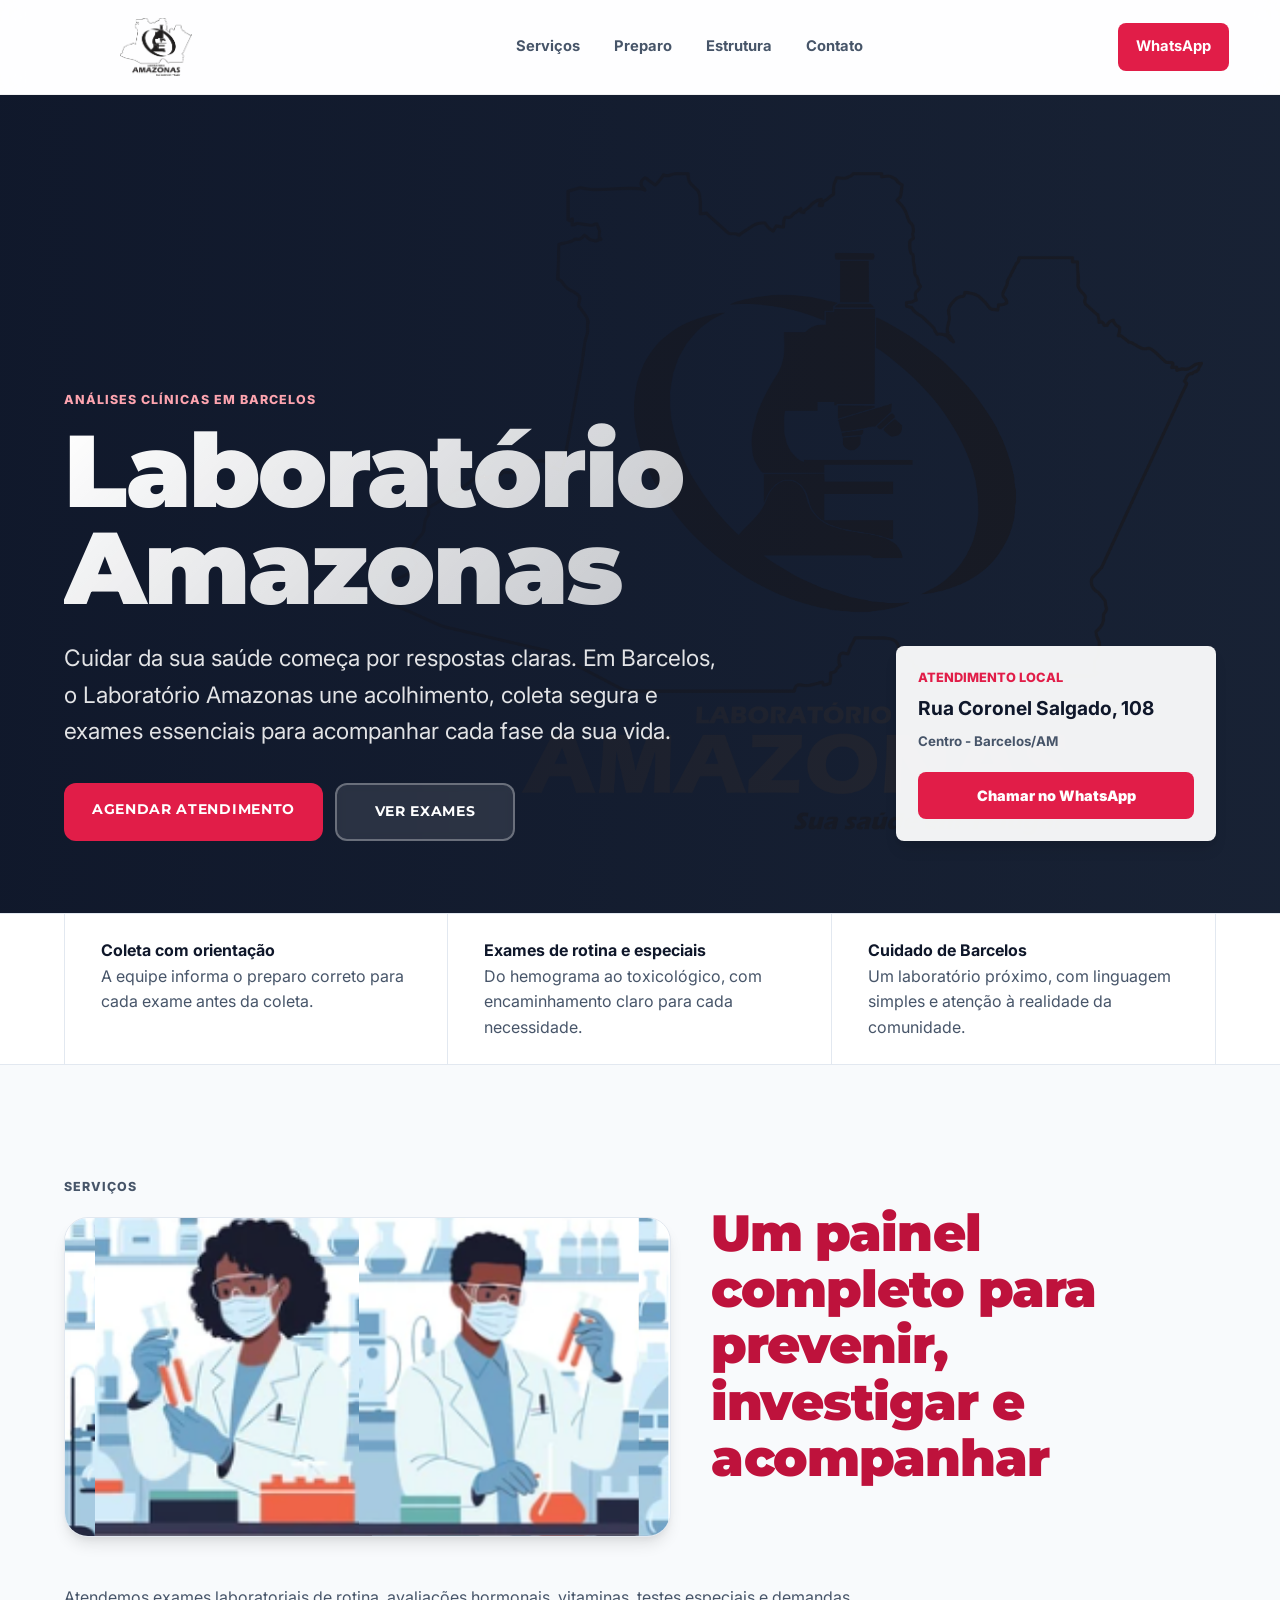
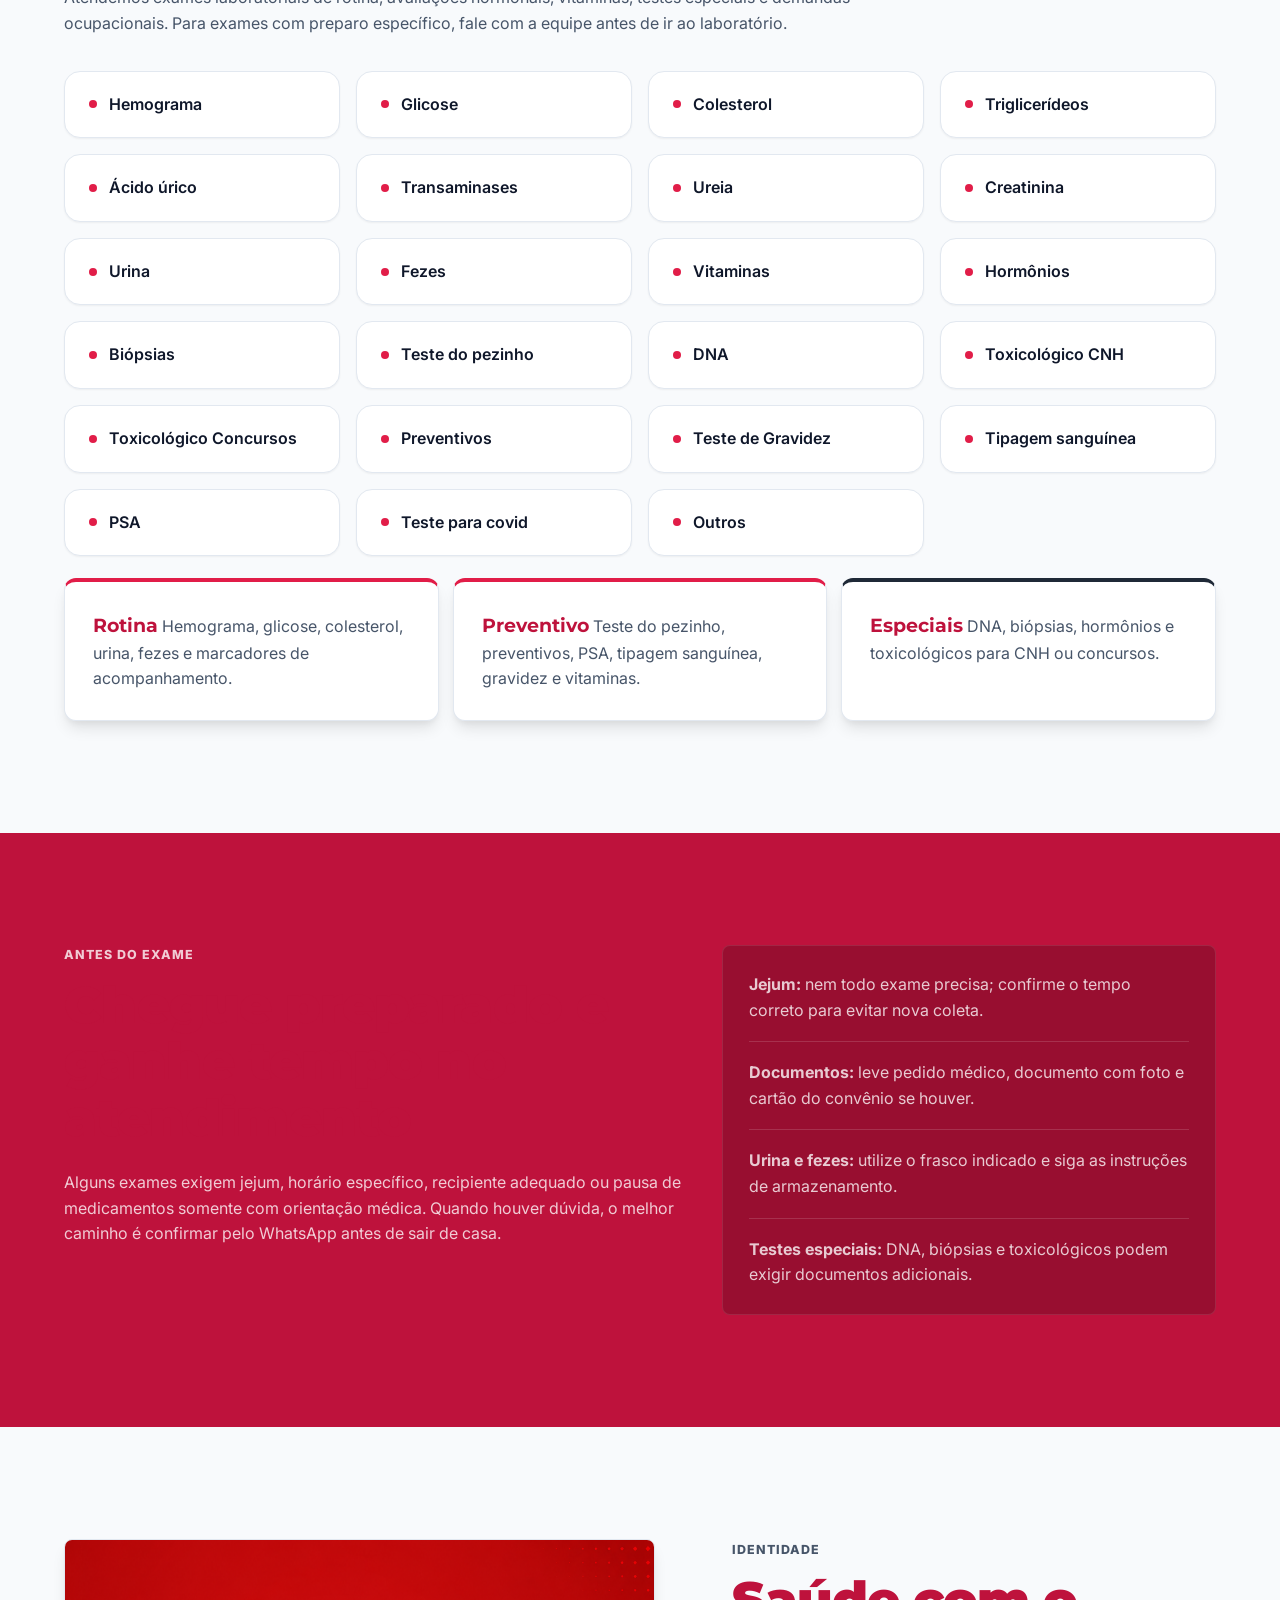
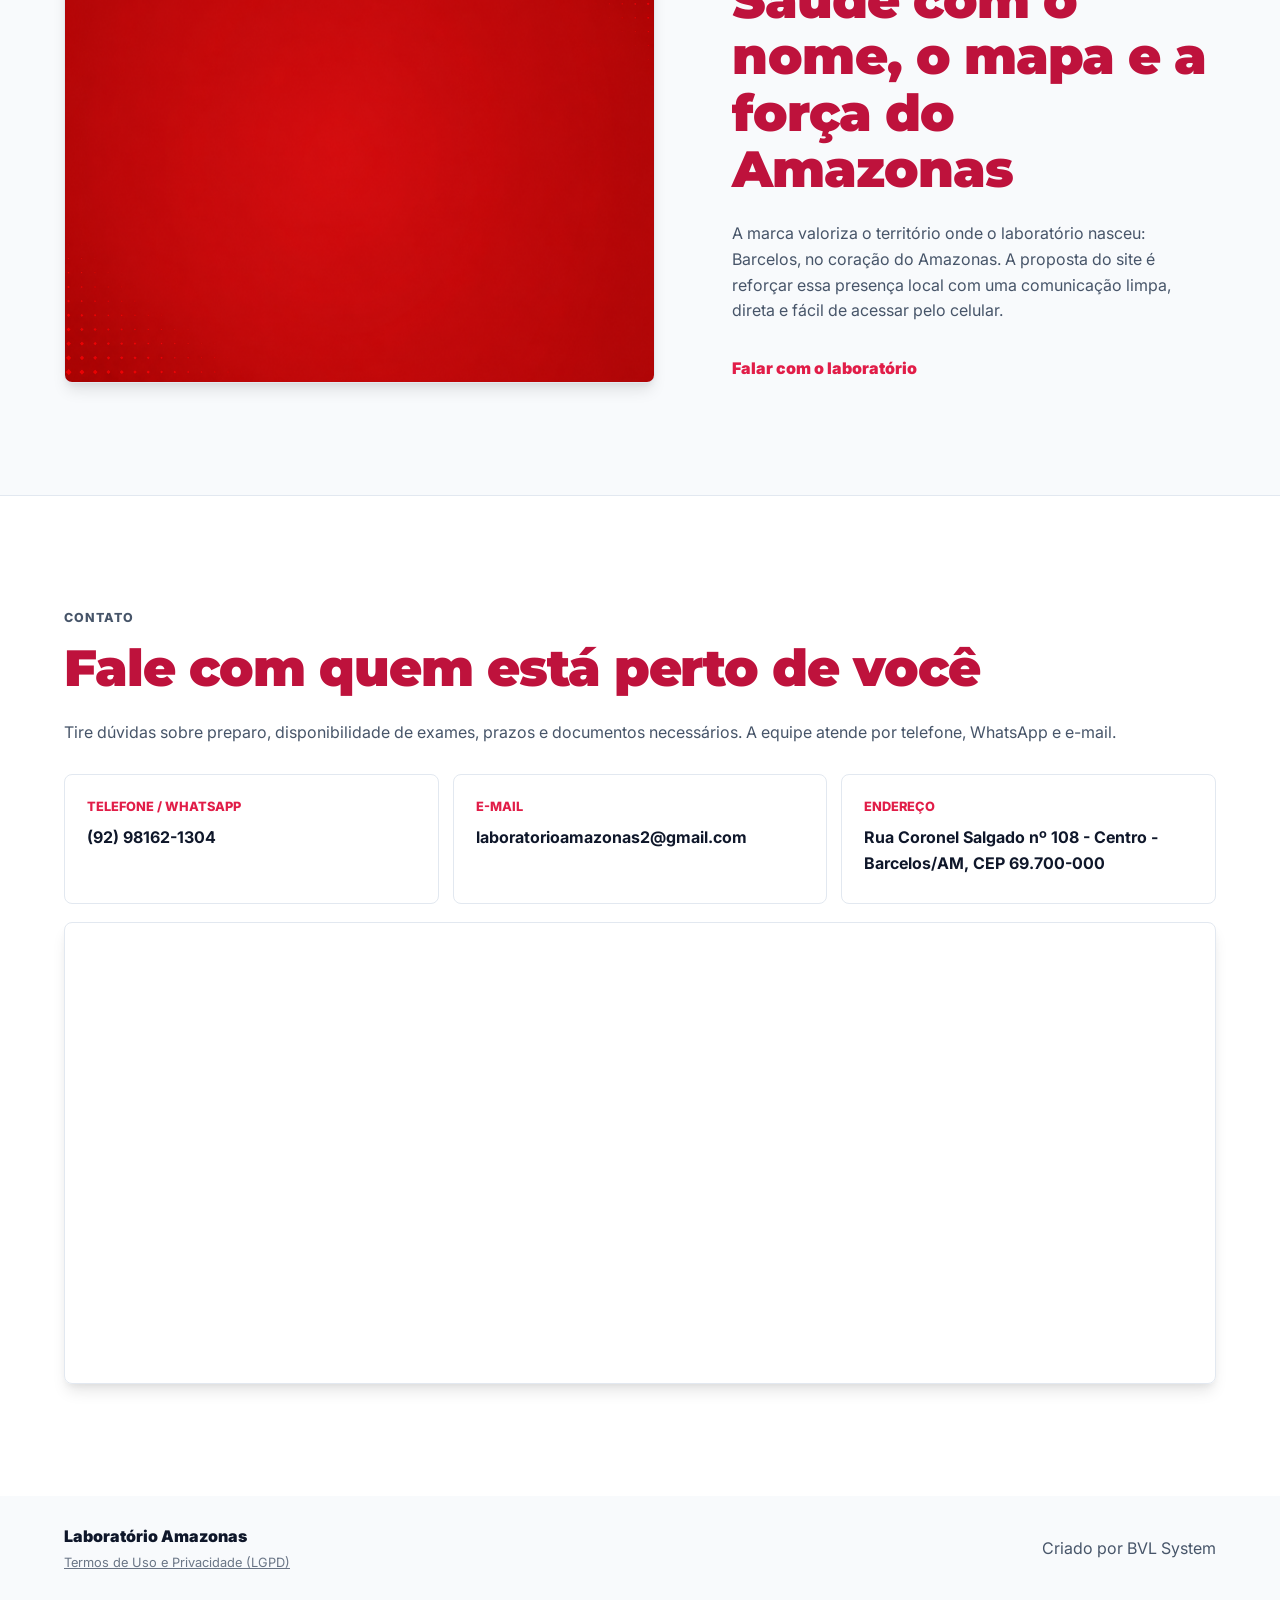
==== commit b6c8b794: "Revert: volta para versão original do site" ====
--- a/index.html
+++ b/index.html
@@ -1,5 +1,3 @@
-<!-- Deployment Trigger -->
-<!-- Deployment Trigger -->
 <!doctype html>
 <html lang="pt-BR">
   <head>
@@ -68,8 +66,15 @@
         <div class="section-heading">
           <div class="section-kicker">
             <p class="eyebrow">Serviços</p>
-            <div class="lab-photo-wrapper">
-              <img src="assets/lab-photo.png" alt="Laboratório Amazonas — ambiente clínico profissional" class="lab-photo" />
+            <div class="lab-scene-wrapper" aria-hidden="true">
+              <div class="lab-animation-container">
+                <!-- Fundo com prateleiras -->
+                <img src="assets/anim/lab_bg.png" alt="" class="lab-layer lab-bg" />
+                <!-- Personagem 1 (Mulher) -->
+                <img src="assets/anim/char1.png" alt="" class="lab-layer lab-char1" />
+                <!-- Personagem 2 (Homem) -->
+                <img src="assets/anim/char2.png" alt="" class="lab-layer lab-char2" />
+              </div>
             </div>
           </div>
           <h2>Um painel completo para prevenir, investigar e acompanhar</h2>
@@ -189,8 +194,21 @@
       </div>
       <span>Criado por BVL System</span>
     </footer>
-
+    <script>
+      window.addEventListener("scroll", () => {
+        const scene = document.querySelector(".lab-svg-scene");
+        if (scene) {
+          const scrolled = window.pageYOffset;
+          const section = document.querySelector("#servicos");
+          const sectionTop = section.offsetTop;
+          const sectionHeight = section.offsetHeight;
+          
+          if (scrolled > sectionTop - window.innerHeight && scrolled < sectionTop + sectionHeight) {
+            const val = (scrolled - (sectionTop - window.innerHeight)) * 0.15;
+            scene.style.transform = `translateX(-${val}px)`;
+          }
+        }
+      });
+    </script>
   </body>
 </html>
-
-
--- a/styles.css
+++ b/styles.css
@@ -1,108 +1,115 @@
 @import url("https://fonts.googleapis.com/css2?family=Inter:wght@400;500;600&family=Montserrat:wght@700;800;900&display=swap");
 
 :root {
-  /* Paleta */
-  --primary: #d32f2f;
-  --primary-hover: #b71c1c;
-  --secondary: #1d3557;
-  --dark: #121212;
-  --light: #f5f5f5;
+  --ink: #0f172a;
+  --muted: #475569;
+  --line: #e2e8f0;
+  --paper: #f8fafc;
   --white: #ffffff;
-  --bg: #f0f4f8;
-  --text-muted: #555e6b;
-  --border: #e2e8f0;
-  --ink: #0f172a;
-
-  /* Claymorphism — aplicado só nos cards de destaque */
-  --clay-radius: 28px;
-  --clay-shadow:
-    12px 12px 28px rgba(0, 0, 0, 0.10),
-    inset -6px -6px 14px rgba(0, 0, 0, 0.04),
-    inset 6px 6px 14px rgba(255, 255, 255, 0.85);
-  --clay-shadow-btn:
-    6px 6px 14px rgba(211, 47, 47, 0.28),
-    inset -4px -4px 10px rgba(0, 0, 0, 0.10),
-    inset 4px 4px 10px rgba(255, 255, 255, 0.25);
-
-  /* Utilitários */
-  --radius: 8px;
-  --shadow: 0 4px 16px rgba(0, 0, 0, 0.08);
-  --shadow-lg: 0 10px 30px rgba(0, 0, 0, 0.12);
-  --transition: all 0.3s ease;
-}
-
-* { margin: 0; padding: 0; box-sizing: border-box; }
-
-html { scroll-behavior: smooth; }
+  --primary: #e11d48;
+  --primary-dark: #be123c;
+  --primary-light: #fff1f2;
+  --accent: #1f2937;
+  --shadow: 0 10px 15px -3px rgba(0, 0, 0, 0.1), 0 4px 6px -2px rgba(0, 0, 0, 0.05);
+  --shadow-lg: 0 20px 25px -5px rgba(0, 0, 0, 0.1), 0 10px 10px -5px rgba(0, 0, 0, 0.04);
+  --glass: rgba(255, 255, 255, 0.8);
+  --glass-border: rgba(0, 0, 0, 0.05);
+}
+
+* {
+  box-sizing: border-box;
+}
+
+html {
+  scroll-behavior: smooth;
+}
 
 body {
+  margin: 0;
+  background: var(--paper);
+  color: var(--ink);
   font-family: "Inter", sans-serif;
-  background: var(--bg);
-  color: var(--ink);
   line-height: 1.6;
   -webkit-font-smoothing: antialiased;
-  overflow-x: hidden;
-}
-
-a { color: inherit; text-decoration: none; }
-img { display: block; max-width: 100%; }
-p { margin-top: 0; }
-
-/* ─── TOPBAR ─── */
+}
+
+a {
+  color: inherit;
+  text-decoration: none;
+}
+
+img {
+  display: block;
+  max-width: 100%;
+}
+
 .topbar {
-  position: fixed;
-  top: 1.2rem;
-  left: 50%;
-  transform: translateX(-50%);
-  width: 92%;
-  max-width: 1100px;
-  background: rgba(255, 255, 255, 0.82);
-  backdrop-filter: blur(14px);
-  padding: 0.85rem 2rem;
+  align-items: center;
+  background: var(--glass);
+  backdrop-filter: blur(12px);
+  -webkit-backdrop-filter: blur(12px);
+  border-bottom: 1px solid var(--glass-border);
   display: flex;
+  gap: 28px;
   justify-content: space-between;
-  align-items: center;
-  z-index: 1000;
-  border-radius: 22px;
-  box-shadow: var(--clay-shadow);
-  border: 1px solid rgba(255, 255, 255, 0.5);
-}
-
-.brand img { height: 42px; object-fit: contain; }
-
-.nav { display: flex; gap: 1.8rem; }
-
-.nav a {
-  font-size: 0.9rem;
-  font-weight: 600;
-  color: var(--ink);
-  padding: 0.4rem 0.9rem;
-  border-radius: 10px;
-  transition: var(--transition);
-}
-.nav a:hover { color: var(--primary); background: rgba(211, 47, 47, 0.06); }
+  left: 0;
+  padding: 18px clamp(18px, 4vw, 58px);
+  position: sticky;
+  right: 0;
+  top: 0;
+  z-index: 100;
+  transition: all 0.3s ease;
+}
+
+.brand img {
+  height: 58px;
+  object-fit: contain;
+  object-position: center;
+  width: 210px;
+}
+
+.nav {
+  display: flex;
+  flex: 1;
+  gap: clamp(14px, 2.8vw, 34px);
+  justify-content: center;
+}
+
+.nav a,
+.nav-cta {
+  color: var(--muted);
+  font-size: 0.92rem;
+  font-weight: 700;
+}
+
+.nav a:hover,
+.text-link:hover {
+  color: var(--primary);
+}
 
 .nav-cta {
   background: var(--primary);
+  border-radius: 8px;
   color: var(--white);
-  padding: 0.75rem 1.6rem;
-  border-radius: 18px;
-  font-weight: 700;
-  font-size: 0.9rem;
-  box-shadow: var(--clay-shadow-btn);
-  transition: var(--transition);
-}
-.nav-cta:hover { transform: translateY(-2px); background: var(--primary-hover); }
-
-/* ─── HERO ─── */
+  padding: 12px 18px;
+}
+
 .hero {
-  padding: 10rem 5% 5rem;
+  align-items: end;
+  background:
+    linear-gradient(90deg, rgba(15, 23, 42, 0.92), rgba(15, 23, 42, 0.4)),
+    url("assets/logo-laboratorio-amazonas.png") center right 6vw / min(64vw, 920px) auto no-repeat,
+    #1e293b;
+  color: var(--white);
   display: grid;
-  grid-template-columns: 1fr 310px;
-  gap: 4rem;
-  max-width: 1200px;
-  margin: 0 auto;
-  align-items: center;
+  gap: 28px;
+  grid-template-columns: minmax(0, 1fr) 320px;
+  min-height: calc(100svh - 82px);
+  padding: clamp(48px, 8vw, 108px) clamp(18px, 5vw, 72px) clamp(30px, 6vw, 72px);
+}
+
+.hero-content {
+  max-width: 760px;
 }
 
 .eyebrow {
@@ -110,333 +117,695 @@
   font-size: 0.78rem;
   font-weight: 800;
   letter-spacing: 0.08em;
+  margin: 0 0 12px;
   text-transform: uppercase;
+}
+
+.hero .eyebrow {
+  color: #fda4af;
+}
+
+h1,
+h2,
+h3 {
+  font-family: "Montserrat", sans-serif;
+  margin-top: 0;
+  font-weight: 900;
+  letter-spacing: -0.02em;
+}
+
+p {
+  margin-top: 0;
+}
+
+h1 {
+  font-size: clamp(3.2rem, 8vw, 7.4rem);
+  line-height: 0.95;
+  margin-bottom: 24px;
+  max-width: 900px;
+  background: linear-gradient(135deg, var(--white) 0%, rgba(255, 255, 255, 0.7) 100%);
+  -webkit-background-clip: text;
+  -webkit-text-fill-color: transparent;
+}
+
+h2 {
+  font-size: clamp(2rem, 4vw, 4rem);
+  line-height: 1.1;
+  margin-bottom: 24px;
+  color: var(--primary-dark);
+}
+
+h3 {
+  font-size: 1.5rem;
   margin-bottom: 12px;
 }
 
-.hero-content h1 {
+.lead {
+  color: rgba(255, 255, 255, 0.88);
+  font-size: clamp(1.08rem, 2vw, 1.42rem);
+  max-width: 660px;
+}
+
+.hero-actions {
+  display: flex;
+  flex-wrap: wrap;
+  gap: 12px;
+  margin-top: 34px;
+}
+
+.button {
+  border-radius: 12px;
+  display: inline-flex;
+  font-weight: 700;
+  justify-content: center;
+  min-width: 180px;
+  padding: 16px 28px;
+  transition: all 0.3s cubic-bezier(0.4, 0, 0.2, 1);
   font-family: "Montserrat", sans-serif;
-  font-size: clamp(3rem, 6vw, 4.2rem);
-  line-height: 1.1;
-  font-weight: 900;
-  color: var(--secondary);
-  margin-bottom: 1.2rem;
-  letter-spacing: -0.02em;
-}
-
-.lead {
-  font-size: 1.15rem;
-  color: var(--text-muted);
-  max-width: 540px;
-  margin-bottom: 2.5rem;
-}
-
-.hero-actions { display: flex; gap: 1rem; flex-wrap: wrap; }
-
-.button {
-  display: inline-flex;
-  align-items: center;
-  padding: 0.9rem 1.9rem;
-  border-radius: 12px;
-  font-weight: 700;
-  font-size: 0.88rem;
   text-transform: uppercase;
   letter-spacing: 0.05em;
-  transition: var(--transition);
-}
+  font-size: 0.85rem;
+}
+
+.button:hover {
+  transform: translateY(-2px);
+  box-shadow: var(--shadow-lg);
+}
+
 .button.primary {
   background: var(--primary);
   color: var(--white);
-  box-shadow: var(--clay-shadow-btn);
-}
-.button.primary:hover { transform: translateY(-2px); background: var(--primary-hover); }
+  border: none;
+}
+
+.button.primary:hover {
+  background: #059669;
+}
 
 .button.secondary {
-  background: var(--white);
+  border: 2px solid rgba(255, 255, 255, 0.3);
+  color: var(--white);
+  background: rgba(255, 255, 255, 0.1);
+  backdrop-filter: blur(4px);
+}
+
+.button.secondary:hover {
+  background: rgba(255, 255, 255, 0.2);
+  border-color: var(--white);
+}
+
+.status-panel {
+  background: rgba(255, 255, 255, 0.94);
+  border-radius: 8px;
+  box-shadow: var(--shadow);
   color: var(--ink);
-  box-shadow: var(--shadow);
-}
-.button.secondary:hover { transform: translateY(-2px); box-shadow: var(--shadow-lg); }
-
-/* Status Panel — Claymorphism completo */
-.status-panel {
-  background: var(--white);
-  padding: 2.2rem;
-  border-radius: var(--clay-radius);
-  box-shadow: var(--clay-shadow);
-  display: flex;
-  flex-direction: column;
-  gap: 0.6rem;
-  height: fit-content;
-  border: 1.5px solid rgba(255, 255, 255, 0.6);
-  transition: var(--transition);
-}
-.status-panel:hover { transform: translateY(-6px) rotate(0.5deg); }
-
-.status-panel span {
+  padding: 22px;
+}
+
+.status-panel span,
+.contact-grid span {
   color: var(--primary);
-  font-size: 0.75rem;
+  display: block;
+  font-size: 0.8rem;
   font-weight: 800;
+  margin-bottom: 8px;
   text-transform: uppercase;
-  letter-spacing: 0.06em;
-}
-.status-panel strong { display: block; font-size: 1.1rem; line-height: 1.3; }
-.status-panel small { color: var(--text-muted); font-weight: 600; font-size: 0.85rem; }
+}
+
+.status-panel strong {
+  display: block;
+  font-size: 1.2rem;
+  line-height: 1.25;
+  margin-bottom: 8px;
+}
+
+.status-panel small {
+  color: var(--muted);
+  font-weight: 700;
+}
 
 .status-panel a {
   background: var(--primary);
+  border-radius: 8px;
   color: var(--white);
-  border-radius: 10px;
-  padding: 0.9rem;
-  text-align: center;
-  font-weight: 800;
+  display: inline-flex;
   font-size: 0.9rem;
-  margin-top: 10px;
-  box-shadow: var(--clay-shadow-btn);
-  transition: var(--transition);
-}
-.status-panel a:hover { background: var(--primary-hover); transform: translateY(-2px); }
-
-/* ─── QUICK STRIP ─── */
+  font-weight: 900;
+  justify-content: center;
+  margin-top: 18px;
+  padding: 12px 16px;
+  width: 100%;
+}
+
 .quick-strip {
   background: var(--white);
-  border-top: 1px solid var(--border);
-  border-bottom: 1px solid var(--border);
+  border-bottom: 1px solid var(--line);
+  border-top: 1px solid var(--line);
   display: grid;
   grid-template-columns: repeat(3, 1fr);
   padding: 0 clamp(18px, 5vw, 72px);
 }
-.quick-strip > div {
-  padding: 28px clamp(16px, 3vw, 36px);
-  border-right: 1px solid var(--border);
-  transition: var(--transition);
-}
-.quick-strip > div:first-child { border-left: 1px solid var(--border); }
-.quick-strip > div:hover { background: #fff8f8; }
-.quick-strip strong { display: block; font-size: 0.95rem; margin-bottom: 4px; }
-.quick-strip span { color: var(--text-muted); font-size: 0.88rem; }
-
-/* ─── SECTIONS ─── */
-.section, .contact {
-  padding: clamp(56px, 8vw, 100px) clamp(18px, 5vw, 72px);
-}
-.section { max-width: 1200px; margin: 0 auto; }
+
+.quick-strip div {
+  border-right: 1px solid var(--line);
+  padding: 24px clamp(14px, 3vw, 36px);
+}
+
+.quick-strip div:first-child {
+  border-left: 1px solid var(--line);
+}
+
+.quick-strip strong,
+.quick-strip span {
+  display: block;
+}
+
+.quick-strip span,
+.section p,
+.prep-section p,
+.prep-list,
+.contact p,
+.footer {
+  color: var(--muted);
+}
+
+.section,
+.prep-section,
+.contact {
+  padding: clamp(58px, 9vw, 112px) clamp(18px, 5vw, 72px);
+}
 
 .section-heading {
   display: grid;
   gap: 40px;
-  grid-template-columns: 1.1fr 1fr;
+  grid-template-columns: 1.2fr 1fr;
   align-items: center;
   margin-bottom: 48px;
 }
 
-h2 {
-  font-family: "Montserrat", sans-serif;
-  font-size: clamp(1.8rem, 3.5vw, 3rem);
-  font-weight: 900;
-  color: var(--secondary);
-  letter-spacing: -0.02em;
-  line-height: 1.1;
-  margin-bottom: 16px;
-}
-
-/* Lab photo no lugar da animação */
-.lab-photo-wrapper {
-  border-radius: 20px;
+.section-kicker {
+  position: relative;
+}
+
+.lab-scene-wrapper {
+  background: var(--white);
+  border: 1px solid var(--line);
+  border-radius: 24px;
+  height: 320px;
+  margin-top: 20px;
   overflow: hidden;
-  box-shadow: var(--shadow-lg);
-  border: 4px solid var(--white);
-}
-.lab-photo {
+  position: relative;
   width: 100%;
-  height: 340px;
+  box-shadow: var(--shadow);
+}
+
+.lab-svg-scene {
+  width: 100%;
+  height: 100%;
+  display: block;
+  transform-origin: center;
+}
+
+/* Container de animacao com camadas */
+.lab-animation-container {
+  position: relative;
+  width: 100%;
+  height: 100%;
+  overflow: hidden;
+}
+
+.lab-layer {
+  position: absolute;
+  height: 100%;
   object-fit: cover;
+  object-position: center;
   display: block;
-  transition: transform 0.5s ease;
-}
-.lab-photo-wrapper:hover .lab-photo { transform: scale(1.03); }
-
-/* ─── EXAM LIST ─── */
-.section-intro { max-width: 820px; margin-bottom: 32px; color: var(--text-muted); }
+}
+
+/* Fundo estatico */
+.lab-bg {
+  width: 100%;
+  z-index: 1;
+  animation: fadeInScale 0.8s ease-out forwards;
+}
+
+/* Personagem 1 (Mulher) - Movimento de bracos */
+.lab-char1 {
+  width: auto;
+  left: 5%;
+  z-index: 2;
+  animation: fadeInScale 0.8s ease-out forwards, workingMotion1 2.5s ease-in-out infinite;
+}
+
+/* Personagem 2 (Homem) - Movimento diferente */
+.lab-char2 {
+  width: auto;
+  right: 5%;
+  z-index: 3;
+  animation: fadeInScale 0.8s ease-out forwards, workingMotion2 3s ease-in-out infinite;
+}
+
+/* Animacao de entrada */
+@keyframes fadeInScale {
+  0% {
+    opacity: 0;
+    transform: scale(0.95);
+  }
+  100% {
+    opacity: 1;
+    transform: scale(1);
+  }
+}
+
+/* Movimento 1: Personagem trabalhando (balanco) */
+@keyframes workingMotion1 {
+  0% {
+    transform: translateY(0) rotate(-1deg);
+  }
+  25% {
+    transform: translateY(-2px) rotate(0deg);
+  }
+  50% {
+    transform: translateY(0) rotate(1deg);
+  }
+  75% {
+    transform: translateY(-1px) rotate(0deg);
+  }
+  100% {
+    transform: translateY(0) rotate(-1deg);
+  }
+}
+
+/* Movimento 2: Personagem com ritmo diferente */
+@keyframes workingMotion2 {
+  0% {
+    transform: translateY(0) scaleX(1);
+  }
+  20% {
+    transform: translateY(-3px) scaleX(1.01);
+  }
+  40% {
+    transform: translateY(0) scaleX(1);
+  }
+  60% {
+    transform: translateY(-2px) scaleX(0.99);
+  }
+  80% {
+    transform: translateY(0) scaleX(1);
+  }
+  100% {
+    transform: translateY(0) scaleX(1);
+  }
+}
+
+/* Scroll Animation wrapper */
+.lab-scene-wrapper {
+  background: var(--white);
+  border: 1px solid var(--line);
+  border-radius: 24px;
+  height: 320px;
+  margin-top: 20px;
+  overflow: hidden;
+  position: relative;
+  width: 100%;
+  box-shadow: var(--shadow);
+}
+
+.lab-scene {
+  width: 150%;
+  height: 100%;
+  transition: transform 0.1s ease-out;
+}
+
+/* Animations for SVG parts */
+.arm-right-animate {
+  animation: shakeFlask 2s ease-in-out infinite alternate;
+}
+@keyframes shakeFlask {
+  0% { transform: rotate(-5deg); }
+  100% { transform: rotate(5deg); }
+}
+
+.smoke-animate {
+  animation: floatSmoke 3s linear infinite;
+}
+@keyframes floatSmoke {
+  0% { transform: translateY(0); opacity: 0.8; }
+  100% { transform: translateY(-20px) scale(1.5); opacity: 0; }
+}
+
+.arm-mix-animate {
+  animation: mixLiquid 1.5s ease-in-out infinite alternate;
+}
+@keyframes mixLiquid {
+  0% { transform: rotate(-10deg); }
+  100% { transform: rotate(10deg); }
+}
+
+.tray-animate {
+  animation: breathe 3s ease-in-out infinite alternate;
+}
+@keyframes breathe {
+  0% { transform: translateY(0); }
+  100% { transform: translateY(-3px); }
+}
+
+.micro-tube-animate {
+  animation: focusMicro 4s ease-in-out infinite alternate;
+}
+@keyframes focusMicro {
+  0%, 20% { transform: translateY(0); }
+  80%, 100% { transform: translateY(-4px); }
+}
+
+.head-micro-animate {
+  animation: headBob 4s ease-in-out infinite alternate;
+}
+@keyframes headBob {
+  0%, 20% { transform: rotate(0); }
+  80%, 100% { transform: rotate(2deg); }
+}
+
+@media (max-width: 920px) {
+  .lab-scene-wrapper {
+    height: 240px;
+  }
+}
+
+/* Ajuste do layout mobile para a cena */
+@media (max-width: 920px) {
+  .lab-scene-wrapper {
+    height: 240px;
+  }
+  .lab-scene {
+    width: 200%; /* Mais scroll no mobile */
+  }
+}
+
+.section-intro {
+  max-width: 860px;
+  margin-bottom: 34px;
+}
 
 .exam-list {
   display: grid;
-  grid-template-columns: repeat(auto-fill, minmax(200px, 1fr));
-  gap: 14px;
+  gap: 16px;
+  grid-template-columns: repeat(auto-fill, minmax(220px, 1fr));
   list-style: none;
-  margin: 0 0 40px;
-}
+  margin: 0;
+  padding: 0;
+}
+
 .exam-list li {
   background: var(--white);
-  border: 1px solid var(--border);
-  border-radius: 14px;
-  padding: 18px 22px;
+  border: 1px solid var(--line);
+  border-radius: 16px;
   font-weight: 600;
+  min-height: 62px;
+  padding: 20px 24px;
   display: flex;
   align-items: center;
-  gap: 10px;
-  transition: var(--transition);
+  transition: all 0.3s ease;
+  box-shadow: 0 1px 2px rgba(0, 0, 0, 0.05);
+}
+
+.exam-list li:hover {
+  border-color: var(--primary);
   box-shadow: var(--shadow);
-}
+  transform: translateY(-3px);
+}
+
 .exam-list li::before {
   content: "";
-  width: 7px; height: 7px;
+  display: block;
+  width: 8px;
+  height: 8px;
   background: var(--primary);
   border-radius: 50%;
+  margin-right: 12px;
   flex-shrink: 0;
 }
-.exam-list li:hover { transform: translateY(-3px); border-color: var(--primary); box-shadow: var(--shadow-lg); }
-
-/* ─── EXAM NOTES ─── */
+
 .exam-notes {
   display: grid;
+  gap: 14px;
   grid-template-columns: repeat(3, 1fr);
-  gap: 16px;
-  margin-top: 24px;
-}
+  margin-top: 22px;
+}
+
 .exam-notes article {
   background: var(--white);
-  border: 1px solid var(--border);
+  border: 1px solid var(--line);
   border-top: 4px solid var(--primary);
   border-radius: 12px;
+  padding: 28px;
+  box-shadow: var(--shadow);
+  transition: transform 0.3s ease;
+}
+
+.exam-notes article:hover {
+  transform: translateY(-5px);
+}
+
+.exam-notes article:nth-child(2) {
+  border-top-color: var(--primary);
+}
+
+.exam-notes article:nth-child(3) {
+  border-top-color: var(--accent);
+}
+
+.exam-notes strong {
+  font-family: "Montserrat", sans-serif;
+  font-size: 1.2rem;
+  color: var(--primary-dark);
+}
+
+.exam-notes span {
+  color: var(--muted);
+  margin-top: 8px;
+}
+
+.prep-section {
+  align-items: start;
+  background: var(--primary-dark);
+  color: var(--white);
+  display: grid;
+  gap: 40px;
+  grid-template-columns: minmax(0, 1fr) minmax(300px, 0.8fr);
+}
+
+.prep-section p,
+.prep-list {
+  color: rgba(255, 255, 255, 0.78);
+}
+
+.prep-list {
+  background: rgba(0, 0, 0, 0.2);
+  border: 1px solid rgba(255, 255, 255, 0.1);
+  border-radius: 8px;
+  list-style: none;
+  margin: 0;
   padding: 26px;
-  box-shadow: var(--shadow);
-  transition: var(--transition);
-}
-.exam-notes article:hover { transform: translateY(-4px); box-shadow: var(--shadow-lg); }
-.exam-notes strong { font-family: "Montserrat", sans-serif; font-size: 1.1rem; color: var(--secondary); display: block; margin-bottom: 8px; }
-.exam-notes span { color: var(--text-muted); font-size: 0.9rem; }
-
-/* ─── PREPARO ─── */
-.prep-section {
-  background: var(--secondary);
-  color: var(--white);
-  padding: clamp(48px, 8vw, 88px) clamp(18px, 5vw, 72px);
+}
+
+.prep-list li + li {
+  border-top: 1px solid rgba(255, 255, 255, 0.14);
+  margin-top: 18px;
+  padding-top: 18px;
+}
+
+.split {
+  align-items: center;
   display: grid;
-  gap: 48px;
-  grid-template-columns: minmax(0, 1fr) minmax(280px, 0.8fr);
-}
-.prep-section p, .prep-list { color: rgba(255,255,255,0.78); }
-.prep-section h2 { color: var(--white); }
-
-.prep-list {
-  background: rgba(0,0,0,0.18);
-  border: 1px solid rgba(255,255,255,0.12);
-  border-radius: 12px;
-  list-style: none;
-  padding: 26px;
-}
-.prep-list li + li {
-  border-top: 1px solid rgba(255,255,255,0.12);
-  margin-top: 16px;
-  padding-top: 16px;
-}
-
-/* ─── ESTRUTURA SPLIT ─── */
-.split {
-  display: grid;
-  align-items: center;
-  gap: clamp(28px, 6vw, 72px);
-  grid-template-columns: minmax(0, 1.1fr) minmax(260px, 0.9fr);
-}
+  gap: clamp(30px, 6vw, 80px);
+  grid-template-columns: minmax(0, 1.1fr) minmax(280px, 0.9fr);
+}
+
 .image-frame {
   background: var(--white);
-  border: 1px solid var(--border);
-  border-radius: 12px;
+  border: 1px solid var(--line);
+  border-radius: 8px;
   box-shadow: var(--shadow);
   overflow: hidden;
 }
-.image-frame img { aspect-ratio: 4/3; object-fit: cover; width: 100%; }
-.text-link { color: var(--primary); font-weight: 800; display: inline-flex; margin-top: 14px; }
-
-/* ─── CONTATO ─── */
+
+.image-frame img {
+  aspect-ratio: 4 / 3;
+  object-fit: cover;
+  width: 100%;
+}
+
+.text-link {
+  color: var(--primary);
+  display: inline-flex;
+  font-weight: 900;
+  margin-top: 16px;
+}
+
 .contact {
   background: var(--white);
-  border-top: 1px solid var(--border);
+  border-top: 1px solid var(--line);
 }
 
 .contact-grid {
   display: grid;
+  gap: 14px;
   grid-template-columns: repeat(3, 1fr);
-  gap: 14px;
   margin-top: 28px;
 }
 
 .contact-grid a {
-  border: 1px solid var(--border);
-  border-radius: 12px;
+  border: 1px solid var(--line);
+  border-radius: 8px;
+  min-height: 130px;
   padding: 22px;
-  display: flex;
-  flex-direction: column;
-  gap: 6px;
-  transition: var(--transition);
-  min-width: 0; /* impede overflow */
-}
-.contact-grid a:hover { border-color: var(--primary); background: #fff8f8; transform: translateY(-3px); }
-
-.contact-grid span {
-  font-size: 0.75rem;
-  font-weight: 800;
-  text-transform: uppercase;
-  letter-spacing: 0.06em;
-  color: var(--primary);
-}
+}
+
 .contact-grid strong {
-  font-size: 0.95rem;
-  overflow-wrap: anywhere; /* quebra email/endereço longos */
-  word-break: break-word;
-  line-height: 1.4;
+  overflow-wrap: anywhere;
 }
 
 .map-frame {
-  border: 1px solid var(--border);
-  border-radius: 12px;
+  border: 1px solid var(--line);
+  border-radius: 8px;
   box-shadow: var(--shadow);
   margin-top: 18px;
   overflow: hidden;
 }
+
 .map-frame iframe {
   border: 0;
   display: block;
-  height: clamp(280px, 40vw, 440px);
+  height: clamp(320px, 42vw, 460px);
   width: 100%;
 }
 
-/* ─── FOOTER ─── */
 .footer {
   align-items: center;
   display: flex;
   gap: 16px;
   justify-content: space-between;
   padding: 28px clamp(18px, 5vw, 72px);
-  color: var(--text-muted);
-  font-size: 0.88rem;
-}
-.footer span:first-child { color: var(--ink); font-weight: 800; }
-
-/* ─── RESPONSIVE ─── */
-@media (max-width: 960px) {
+}
+
+.footer span:first-child {
+  color: var(--ink);
+  font-weight: 900;
+}
+
+@media (max-width: 920px) {
   .topbar {
-    width: 96%;
-    padding: 0.7rem 1.2rem;
-    border-radius: 16px;
-  }
-  .nav { display: none; }
-  .hero, .section-heading, .prep-section, .split {
+    align-items: flex-start;
+    flex-direction: column;
+    gap: 14px;
+    position: static;
+  }
+
+  .nav {
+    flex-wrap: wrap;
+    justify-content: flex-start;
+  }
+
+  .hero,
+  .section-heading,
+  .prep-section,
+  .split {
     grid-template-columns: 1fr;
-    gap: 2rem;
-  }
-  .hero { padding: 9rem 5% 4rem; }
-  .exam-notes, .contact-grid, .quick-strip {
+  }
+
+  .hero {
+    min-height: auto;
+  }
+
+  .section-kicker {
+    min-height: 0;
+  }
+
+  .exam-list,
+  .exam-notes,
+  .contact-grid,
+  .quick-strip {
     grid-template-columns: 1fr;
   }
-  .quick-strip > div:first-child { border-left: 0; }
-  .quick-strip > div { border-right: 0; border-top: 1px solid var(--border); }
+
+  .quick-strip div,
+  .quick-strip div:first-child {
+    border-left: 0;
+    border-right: 0;
+  }
+}
+
+@keyframes scan {
+  0%,
+  42% {
+    left: -45%;
+  }
+
+  72%,
+  100% {
+    left: 110%;
+  }
+}
+
+@keyframes samplePulse {
+  0%,
+  100% {
+    transform: scaleY(1);
+  }
+
+  50% {
+    transform: scaleY(1.12);
+  }
+}
+
+@keyframes floatBubble {
+  0%,
+  100% {
+    opacity: 0.55;
+    transform: translateY(8px) scale(0.92);
+  }
+
+  50% {
+    opacity: 1;
+    transform: translateY(-10px) scale(1.05);
+  }
+}
+
+@keyframes pulseLine {
+  0%,
+  100% {
+    opacity: 0.42;
+    transform: scaleX(0.94);
+  }
+
+  50% {
+    opacity: 0.92;
+    transform: scaleX(1);
+  }
 }
 
 @media (max-width: 560px) {
-  .brand img { height: 40px; }
-  .hero-content h1 { font-size: 2.4rem; }
-  .button, .nav-cta { width: 100%; justify-content: center; }
-  .footer { flex-direction: column; }
-}
+  .brand img {
+    height: 48px;
+    width: 176px;
+  }
+
+  .hero {
+    padding-top: 46px;
+  }
+
+  h1 {
+    font-size: 3rem;
+  }
+
+  .button,
+  .nav-cta {
+    width: 100%;
+  }
+
+  .footer {
+    align-items: flex-start;
+    flex-direction: column;
+  }
+}
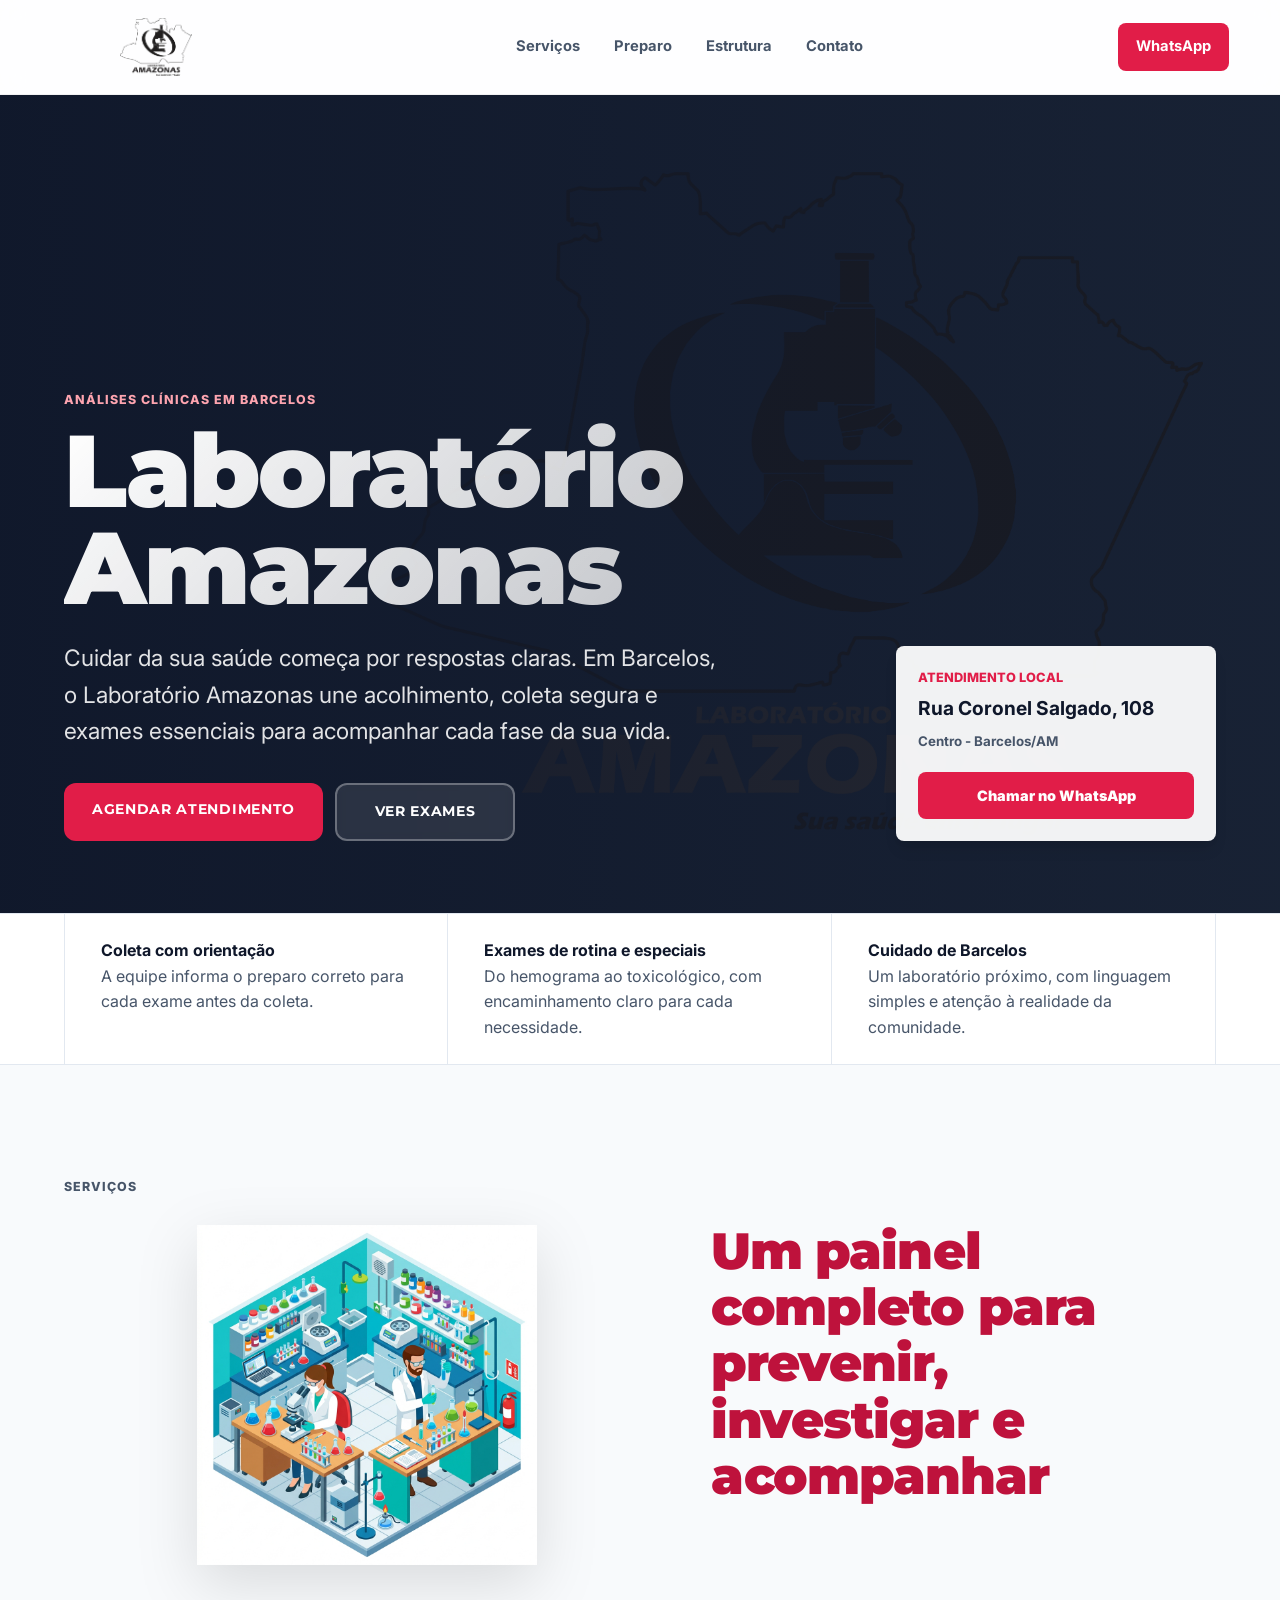
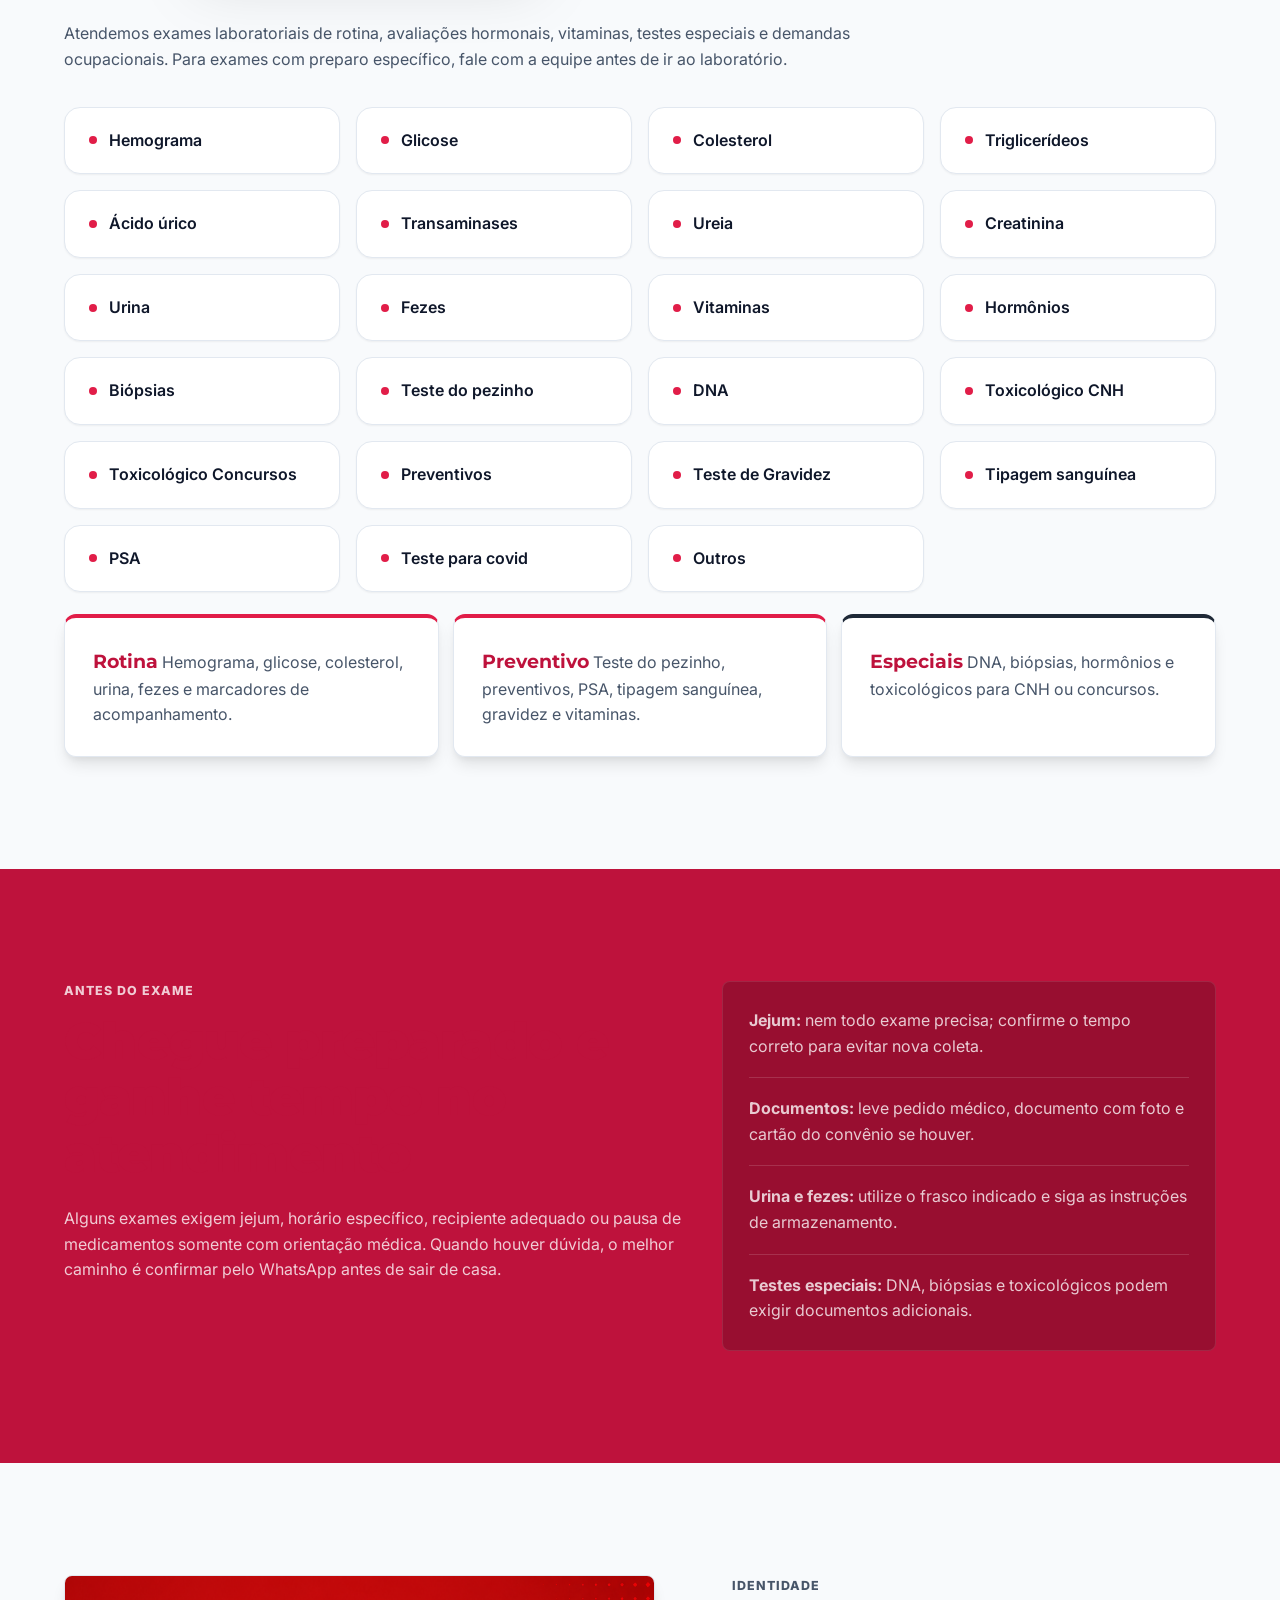
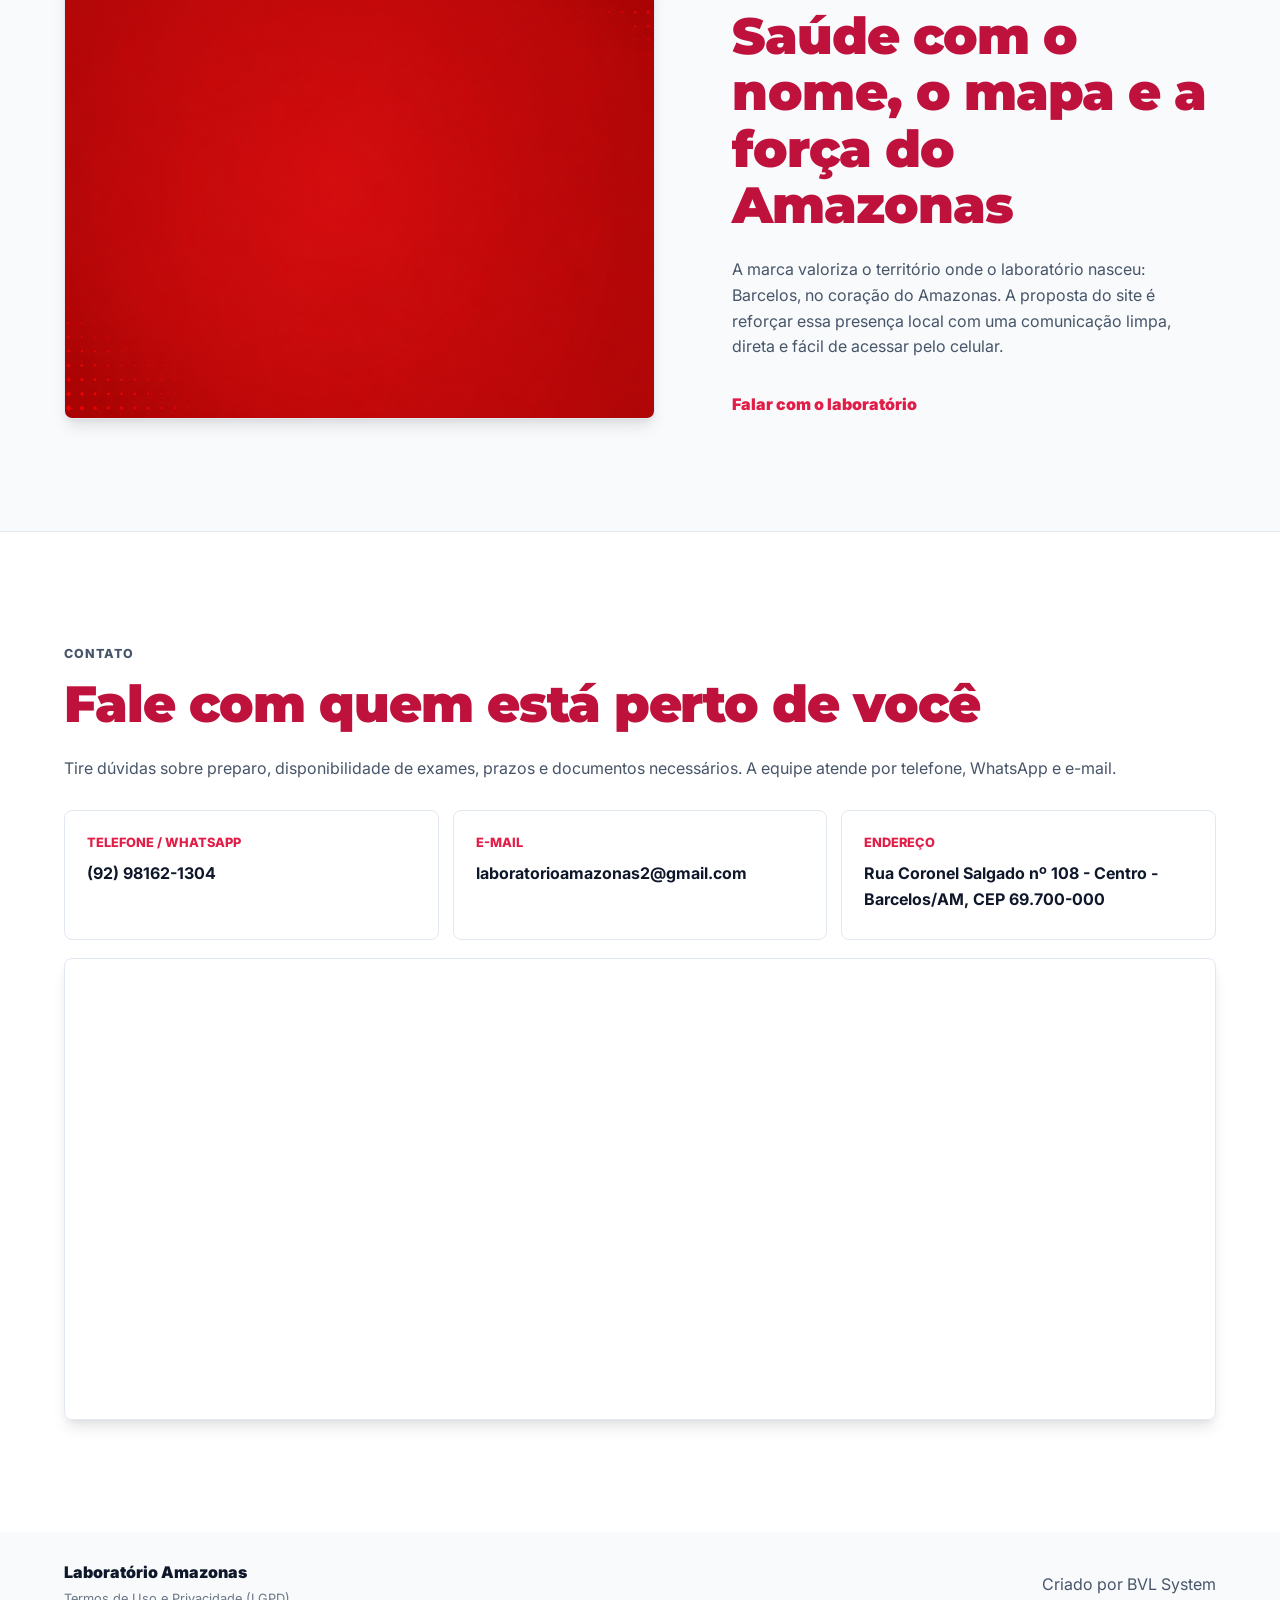
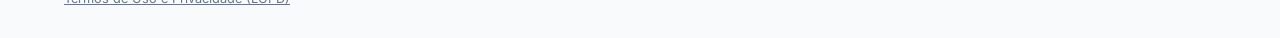
==== commit 87073232: "Feature: Isometric lab illustration with float animation" ====
--- a/index.html
+++ b/index.html
@@ -66,15 +66,12 @@
         <div class="section-heading">
           <div class="section-kicker">
             <p class="eyebrow">Serviços</p>
-            <div class="lab-scene-wrapper" aria-hidden="true">
-              <div class="lab-animation-container">
-                <!-- Fundo com prateleiras -->
-                <img src="assets/anim/lab_bg.png" alt="" class="lab-layer lab-bg" />
-                <!-- Personagem 1 (Mulher) -->
-                <img src="assets/anim/char1.png" alt="" class="lab-layer lab-char1" />
-                <!-- Personagem 2 (Homem) -->
-                <img src="assets/anim/char2.png" alt="" class="lab-layer lab-char2" />
-              </div>
+            <div class="lab-iso-wrapper">
+              <img
+                src="assets/lab-isometric.png"
+                alt="Ilustração isométrica de laboratório clínico"
+                class="lab-iso-img"
+              />
             </div>
           </div>
           <h2>Um painel completo para prevenir, investigar e acompanhar</h2>
--- a/styles.css
+++ b/styles.css
@@ -307,200 +307,41 @@
   position: relative;
 }
 
-.lab-scene-wrapper {
-  background: var(--white);
-  border: 1px solid var(--line);
-  border-radius: 24px;
-  height: 320px;
+/* ─── Ilustração Isométrica de Lab ─── */
+.lab-iso-wrapper {
   margin-top: 20px;
-  overflow: hidden;
-  position: relative;
   width: 100%;
-  box-shadow: var(--shadow);
-}
-
-.lab-svg-scene {
+  display: flex;
+  align-items: center;
+  justify-content: center;
+  padding: 8px;
+}
+
+.lab-iso-img {
   width: 100%;
-  height: 100%;
-  display: block;
-  transform-origin: center;
-}
-
-/* Container de animacao com camadas */
-.lab-animation-container {
-  position: relative;
-  width: 100%;
-  height: 100%;
-  overflow: hidden;
-}
-
-.lab-layer {
-  position: absolute;
-  height: 100%;
-  object-fit: cover;
-  object-position: center;
-  display: block;
-}
-
-/* Fundo estatico */
-.lab-bg {
-  width: 100%;
-  z-index: 1;
-  animation: fadeInScale 0.8s ease-out forwards;
-}
-
-/* Personagem 1 (Mulher) - Movimento de bracos */
-.lab-char1 {
-  width: auto;
-  left: 5%;
-  z-index: 2;
-  animation: fadeInScale 0.8s ease-out forwards, workingMotion1 2.5s ease-in-out infinite;
-}
-
-/* Personagem 2 (Homem) - Movimento diferente */
-.lab-char2 {
-  width: auto;
-  right: 5%;
-  z-index: 3;
-  animation: fadeInScale 0.8s ease-out forwards, workingMotion2 3s ease-in-out infinite;
-}
-
-/* Animacao de entrada */
-@keyframes fadeInScale {
-  0% {
-    opacity: 0;
-    transform: scale(0.95);
-  }
-  100% {
-    opacity: 1;
-    transform: scale(1);
-  }
-}
-
-/* Movimento 1: Personagem trabalhando (balanco) */
-@keyframes workingMotion1 {
-  0% {
-    transform: translateY(0) rotate(-1deg);
-  }
-  25% {
-    transform: translateY(-2px) rotate(0deg);
-  }
-  50% {
-    transform: translateY(0) rotate(1deg);
-  }
-  75% {
-    transform: translateY(-1px) rotate(0deg);
-  }
-  100% {
-    transform: translateY(0) rotate(-1deg);
-  }
-}
-
-/* Movimento 2: Personagem com ritmo diferente */
-@keyframes workingMotion2 {
-  0% {
-    transform: translateY(0) scaleX(1);
-  }
-  20% {
-    transform: translateY(-3px) scaleX(1.01);
-  }
-  40% {
-    transform: translateY(0) scaleX(1);
-  }
-  60% {
-    transform: translateY(-2px) scaleX(0.99);
-  }
-  80% {
-    transform: translateY(0) scaleX(1);
-  }
-  100% {
-    transform: translateY(0) scaleX(1);
-  }
-}
-
-/* Scroll Animation wrapper */
-.lab-scene-wrapper {
-  background: var(--white);
-  border: 1px solid var(--line);
-  border-radius: 24px;
-  height: 320px;
-  margin-top: 20px;
-  overflow: hidden;
-  position: relative;
-  width: 100%;
-  box-shadow: var(--shadow);
-}
-
-.lab-scene {
-  width: 150%;
-  height: 100%;
-  transition: transform 0.1s ease-out;
-}
-
-/* Animations for SVG parts */
-.arm-right-animate {
-  animation: shakeFlask 2s ease-in-out infinite alternate;
-}
-@keyframes shakeFlask {
-  0% { transform: rotate(-5deg); }
-  100% { transform: rotate(5deg); }
-}
-
-.smoke-animate {
-  animation: floatSmoke 3s linear infinite;
-}
-@keyframes floatSmoke {
-  0% { transform: translateY(0); opacity: 0.8; }
-  100% { transform: translateY(-20px) scale(1.5); opacity: 0; }
-}
-
-.arm-mix-animate {
-  animation: mixLiquid 1.5s ease-in-out infinite alternate;
-}
-@keyframes mixLiquid {
-  0% { transform: rotate(-10deg); }
-  100% { transform: rotate(10deg); }
-}
-
-.tray-animate {
-  animation: breathe 3s ease-in-out infinite alternate;
-}
-@keyframes breathe {
-  0% { transform: translateY(0); }
-  100% { transform: translateY(-3px); }
-}
-
-.micro-tube-animate {
-  animation: focusMicro 4s ease-in-out infinite alternate;
-}
-@keyframes focusMicro {
-  0%, 20% { transform: translateY(0); }
-  80%, 100% { transform: translateY(-4px); }
-}
-
-.head-micro-animate {
-  animation: headBob 4s ease-in-out infinite alternate;
-}
-@keyframes headBob {
-  0%, 20% { transform: rotate(0); }
-  80%, 100% { transform: rotate(2deg); }
+  max-height: 340px;
+  object-fit: contain;
+  border-radius: 20px;
+  animation: isoFloat 4s ease-in-out infinite, isoFadeIn 0.8s ease-out forwards;
+  filter: drop-shadow(0 20px 30px rgba(0, 0, 0, 0.12));
+  transform-origin: center bottom;
+}
+
+@keyframes isoFloat {
+  0%   { transform: translateY(0px);   }
+  50%  { transform: translateY(-10px); }
+  100% { transform: translateY(0px);   }
+}
+
+@keyframes isoFadeIn {
+  0%   { opacity: 0; transform: translateY(16px) scale(0.97); }
+  100% { opacity: 1; transform: translateY(0)    scale(1);    }
 }
 
 @media (max-width: 920px) {
-  .lab-scene-wrapper {
-    height: 240px;
-  }
-}
-
-/* Ajuste do layout mobile para a cena */
-@media (max-width: 920px) {
-  .lab-scene-wrapper {
-    height: 240px;
-  }
-  .lab-scene {
-    width: 200%; /* Mais scroll no mobile */
-  }
-}
+  .lab-iso-img { max-height: 240px; }
+}
+
 
 .section-intro {
   max-width: 860px;
